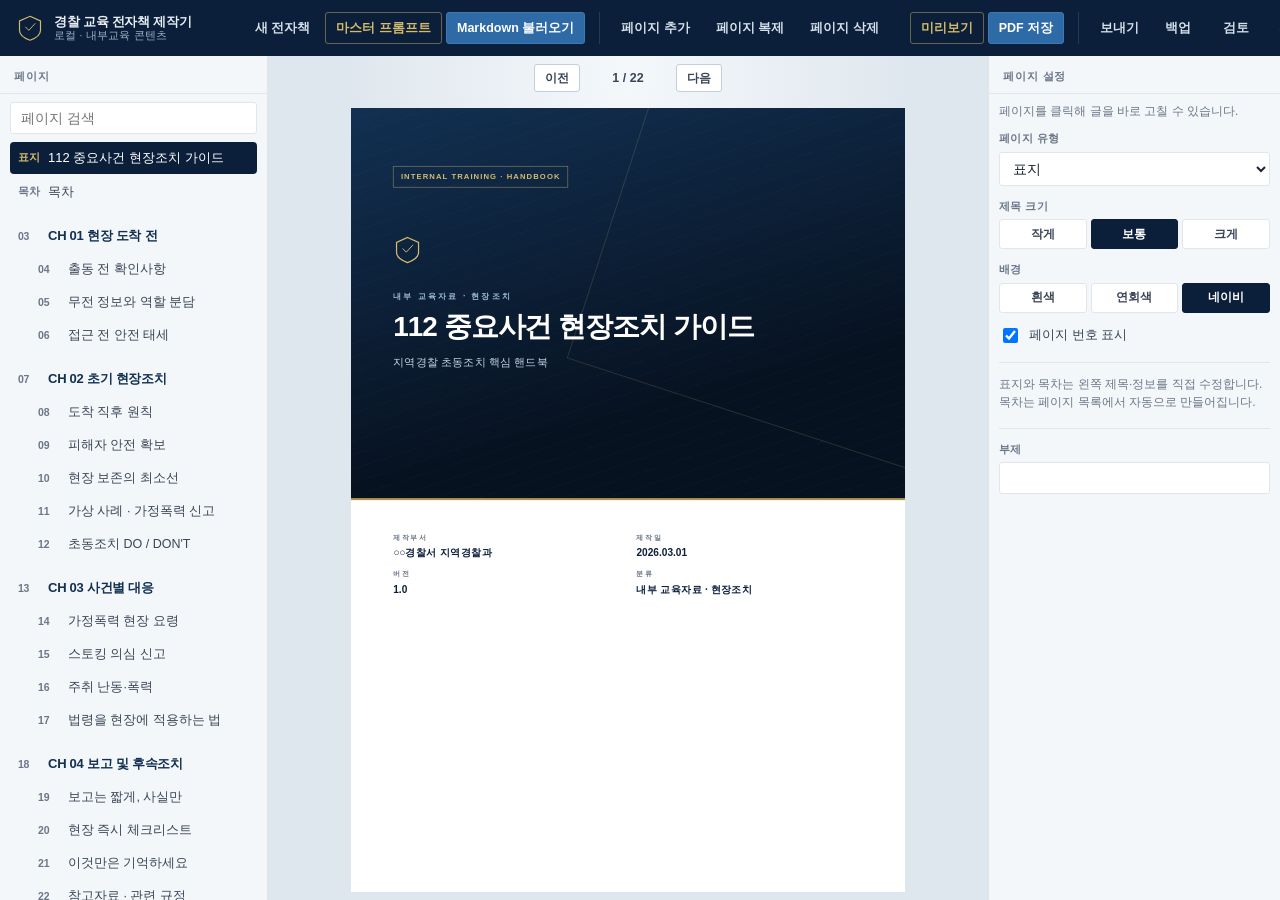
==== index.html @ 22d90c6f "Initial commit: police training ebook maker (static HTML)" ====
<!DOCTYPE html>
<html lang="ko">
<head>
  <meta charset="UTF-8">
  <meta name="viewport" content="width=device-width, initial-scale=1.0">
  <meta name="color-scheme" content="light">
  <title>경찰 교육 전자책 제작기</title>
  <link rel="stylesheet" href="css/tokens.css">
  <link rel="stylesheet" href="css/layout.css">
  <link rel="stylesheet" href="css/pages.css">
  <link rel="stylesheet" href="css/print.css">
</head>
<body>
  <div id="app">
    <header class="toolbar">
      <div class="brand">
        <svg class="brand-mark" viewBox="0 0 48 48" aria-hidden="true">
          <path fill="none" stroke="currentColor" stroke-width="2"
            d="M24 4 L42 12 V28 C42 36 33 42 24 45 C15 42 6 36 6 28 V12 Z"/>
          <path fill="none" stroke="currentColor" stroke-width="1.6"
            d="M16 22 L22 28 L33 16"/>
        </svg>
        <div class="brand-text">
          <strong>경찰 교육 전자책 제작기</strong>
          <span>로컬 · 내부교육 콘텐츠</span>
        </div>
      </div>

      <div class="toolbar-group hide-in-preview">
        <button type="button" class="btn btn-ghost" id="btn-new">새 전자책</button>
        <button type="button" class="btn btn-gold" id="btn-prompt">마스터 프롬프트</button>
        <button type="button" class="btn btn-primary" id="btn-md">Markdown 불러오기</button>
      </div>

      <div class="toolbar-group hide-in-preview hide-narrow">
        <button type="button" class="btn btn-ghost" id="btn-add-page">페이지 추가</button>
        <button type="button" class="btn btn-ghost" id="btn-dup-page">페이지 복제</button>
        <button type="button" class="btn btn-ghost btn-danger" id="btn-del-page">페이지 삭제</button>
      </div>

      <div class="toolbar-spacer"></div>

      <div class="toolbar-group">
        <button type="button" class="btn btn-gold" id="btn-preview">미리보기</button>
        <button type="button" class="btn btn-gold preview-exit" id="btn-preview-exit">편집으로 돌아가기</button>
        <button type="button" class="btn btn-primary hide-in-preview" id="btn-pdf">PDF 저장</button>
      </div>

      <div class="toolbar-group hide-in-preview">
        <div class="dd" id="dd-export">
          <button type="button" class="btn btn-ghost" data-dd="dd-export">보내기</button>
          <div class="dd-menu">
            <button type="button" id="btn-html">HTML 전자책 저장</button>
            <button type="button" id="btn-md-out">Markdown 내보내기</button>
            <div class="sep"></div>
            <button type="button" id="btn-json-out">JSON 백업</button>
          </div>
        </div>
        <div class="dd" id="dd-backup">
          <button type="button" class="btn btn-ghost" data-dd="dd-backup">백업</button>
          <div class="dd-menu">
            <button type="button" id="btn-json-in">JSON 불러오기</button>
            <button type="button" id="btn-sample">샘플 전자책</button>
          </div>
        </div>
      </div>

      <button type="button" class="btn btn-ghost hide-in-preview" id="btn-review">
        검토 <span class="count-badge" id="review-badge" hidden>0</span>
      </button>
      <span class="save-status" id="save-status">저장 대기</span>
    </header>

    <div class="workspace">
      <aside class="nav-pane pane hide-in-preview">
        <div class="pane-head">
          <h2>페이지</h2>
        </div>
        <div class="pane-body">
          <input type="search" class="nav-search" id="nav-search" placeholder="페이지 검색" autocomplete="off">
          <div class="nav-tree" id="nav-tree"></div>
          <p class="nav-hint">주황·빨간 점은 글이 길거나 빠진 칸이 있는 페이지입니다. 마스터 프롬프트로 만든 Markdown을 불러오면 전자책 양식에 맞춰 변환됩니다.</p>
        </div>
      </aside>

      <main class="preview-pane" id="preview-pane">
        <div class="preview-bar">
          <button type="button" id="btn-prev">이전</button>
          <span class="pg" id="page-indicator">1 / 1</span>
          <button type="button" id="btn-next">다음</button>
        </div>
        <div class="issue-bar" id="issue-bar" hidden></div>
        <div class="page-stage" id="page-stage">
          <div class="page-scale-wrap" id="page-scale-wrap">
            <div id="page-mount"></div>
          </div>
        </div>
        <div class="drop-overlay">Markdown 파일을 놓으면 전자책으로 변환합니다</div>
      </main>

      <aside class="inspector-pane pane hide-in-preview">
        <div class="pane-head">
          <h2>페이지 설정</h2>
        </div>
        <div class="pane-body" id="inspector"></div>
      </aside>
    </div>
  </div>

  <div id="print-root" aria-hidden="true"></div>
  <div id="toast" role="status"></div>
  <div id="modal-root"></div>

  <input type="file" id="file-md" class="hidden-file" accept=".md,.markdown,.txt,text/markdown,text/plain">
  <input type="file" id="file-json" class="hidden-file" accept=".json,application/json">
  <input type="file" id="file-img" class="hidden-file" accept="image/*">

  <script src="js/util.js"></script>
  <script src="js/model.js"></script>
  <script src="js/markdown.js"></script>
  <script src="js/lint.js"></script>
  <script src="js/master-prompt.js"></script>
  <script src="js/sample.js"></script>
  <script src="js/store.js"></script>
  <script src="js/render.js"></script>
  <script src="js/ebook-css.js"></script>
  <script src="js/export.js"></script>
  <script src="js/editor.js"></script>
  <script src="js/app.js"></script>
</body>
</html>
---- css/tokens.css ----
/* 경찰 교육 전자책 — 디자인 토큰
   외부 폰트/CDN 없이 시스템 한글 폰트 fallback */
:root {
  --navy-950: #071221;
  --navy-900: #0b1f3a;
  --navy-800: #123052;
  --navy-700: #1b4270;
  --navy-600: #24608f;
  --blue-500: #2e6aa6;
  --blue-400: #4a86c1;
  --blue-100: #e7f0f8;
  --gold: #b8963e;
  --gold-soft: #d4bc6a;

  --ink: #1c2430;
  --ink-2: #3a4556;
  --muted: #6b7687;
  --line: #e2e6ec;
  --line-strong: #c5ced8;

  --paper: #ffffff;
  --canvas: #dfe7ee;
  --sidebar: #f4f7fa;
  --chrome: #0b1f3a;

  --point-bg: #eef4fa;
  --point-fg: #123052;
  --tip-bg: #ebf7f2;
  --tip-fg: #0b6b4f;
  --tip-line: #1a9a72;
  --warn-bg: #fff3eb;
  --warn-fg: #c2410c;
  --warn-line: #e8590c;
  --law-bg: #f4f0e8;
  --law-fg: #5c4a1f;
  --law-line: #8a7340;
  --example-bg: #f3eef8;
  --example-fg: #5b3d8f;
  --do-bg: #e9f6ee;
  --do-fg: #146c3a;
  --dont-bg: #fdecec;
  --dont-fg: #b42318;
  --summary-bg: #0b1f3a;

  --danger: #b42318;
  --ok: #0b6b4f;

  --font: "Pretendard", "Pretendard Variable", "Noto Sans KR",
    "Malgun Gothic", "Apple SD Gothic Neo", "Segoe UI", sans-serif;
  --font-mono: "Cascadia Code", "D2Coding", "Consolas", monospace;

  --fs-cover: 40px;
  --fs-chapter: 34px;
  --fs-h1: 26px;
  --fs-h2: 18px;
  --fs-body: 14.5px;
  --fs-sm: 12.5px;
  --fs-caption: 11.5px;
  --fs-label: 11px;

  --lh-tight: 1.35;
  --lh-body: 1.7;
  --radius: 3px;
  --shadow-page: 0 18px 50px rgba(11, 31, 58, 0.18), 0 2px 8px rgba(11, 31, 58, 0.08);

  --page-w: 210mm;
  --page-h: 297mm;
  --page-pad-x: 16mm;
  --page-pad-y: 14mm;

  --toolbar-h: 56px;
  --nav-w: 268px;
  --ins-w: 292px;
}
---- css/layout.css ----
/* 앱 크롬: 툴바 / 사이드바 / 미리보기 스테이지 / 모달 */

*,
*::before,
*::after {
  box-sizing: border-box;
}

html,
body {
  margin: 0;
  height: 100%;
  background: var(--canvas);
  color: var(--ink);
  font-family: var(--font);
  font-size: 14px;
  line-height: 1.5;
  -webkit-font-smoothing: antialiased;
}

button,
input,
select,
textarea {
  font-family: inherit;
  font-size: inherit;
}

button {
  cursor: pointer;
}

#app {
  display: flex;
  flex-direction: column;
  height: 100%;
  min-height: 100vh;
}

/* ——— Toolbar ——— */
.toolbar {
  height: var(--toolbar-h);
  flex-shrink: 0;
  display: flex;
  align-items: center;
  gap: 10px;
  padding: 0 12px 0 16px;
  background: var(--chrome);
  color: #e8eef4;
  z-index: 30;
  user-select: none;
}

.brand {
  display: flex;
  align-items: center;
  gap: 10px;
  margin-right: 8px;
  min-width: 210px;
}

.brand-mark {
  width: 28px;
  height: 28px;
  color: var(--gold-soft);
  flex-shrink: 0;
}

.brand-text {
  display: flex;
  flex-direction: column;
  line-height: 1.15;
}

.brand-text strong {
  font-size: 13px;
  font-weight: 700;
  letter-spacing: -0.02em;
}

.brand-text span {
  font-size: 10.5px;
  color: #9bb0c4;
  letter-spacing: 0.02em;
}

.toolbar-group {
  display: flex;
  align-items: center;
  gap: 4px;
}

.toolbar-group + .toolbar-group {
  padding-left: 10px;
  margin-left: 4px;
  border-left: 1px solid rgba(255, 255, 255, 0.12);
}

.toolbar-spacer {
  flex: 1;
}

.btn {
  display: inline-flex;
  align-items: center;
  gap: 6px;
  height: 32px;
  padding: 0 10px;
  border: 1px solid transparent;
  border-radius: var(--radius);
  background: transparent;
  color: inherit;
  font-size: 12.5px;
  font-weight: 600;
  white-space: nowrap;
  transition: background 0.12s, border-color 0.12s, color 0.12s;
}

.btn:hover {
  background: rgba(255, 255, 255, 0.08);
}

.btn:active {
  background: rgba(255, 255, 255, 0.14);
}

.btn-ghost {
  color: #d5e0ea;
}

.btn-primary {
  background: var(--blue-500);
  border-color: #3b7ab5;
  color: #fff;
}

.btn-primary:hover {
  background: #3a78b8;
}

.btn-gold {
  background: transparent;
  border-color: rgba(212, 188, 106, 0.45);
  color: var(--gold-soft);
}

.btn-gold:hover {
  background: rgba(212, 188, 106, 0.12);
}

.btn-danger:hover {
  background: rgba(180, 35, 24, 0.25);
  color: #ffb4ae;
}

.btn .ico {
  width: 14px;
  height: 14px;
  display: inline-block;
}

.save-status {
  font-size: 11.5px;
  color: #8fa3b8;
  min-width: 92px;
  text-align: right;
}

.save-status.is-saved {
  color: #8ec9b0;
}

/* dropdown */
.dd {
  position: relative;
}

.dd-menu {
  display: none;
  position: absolute;
  top: calc(100% + 6px);
  right: 0;
  min-width: 196px;
  padding: 6px;
  background: #fff;
  color: var(--ink);
  border: 1px solid var(--line);
  border-radius: 6px;
  box-shadow: 0 12px 32px rgba(11, 31, 58, 0.16);
  z-index: 50;
}

.dd.open .dd-menu {
  display: block;
}

.dd-menu button {
  display: flex;
  width: 100%;
  text-align: left;
  padding: 8px 10px;
  border: 0;
  background: none;
  border-radius: 4px;
  font-size: 13px;
  font-weight: 500;
  color: var(--ink);
}

.dd-menu button:hover {
  background: var(--blue-100);
}

.dd-menu .sep {
  height: 1px;
  background: var(--line);
  margin: 4px 6px;
}

/* ——— Workspace ——— */
.workspace {
  flex: 1;
  display: grid;
  grid-template-columns: var(--nav-w) 1fr var(--ins-w);
  min-height: 0;
}

.pane {
  min-height: 0;
  overflow: auto;
}

.nav-pane,
.inspector-pane {
  background: var(--sidebar);
  border-right: 1px solid var(--line);
}

.inspector-pane {
  border-right: 0;
  border-left: 1px solid var(--line);
}

.pane-head {
  position: sticky;
  top: 0;
  z-index: 2;
  display: flex;
  align-items: center;
  justify-content: space-between;
  gap: 8px;
  padding: 12px 14px 8px;
  background: var(--sidebar);
  border-bottom: 1px solid var(--line);
}

.pane-head h2 {
  margin: 0;
  font-size: 11px;
  font-weight: 700;
  letter-spacing: 0.08em;
  text-transform: uppercase;
  color: var(--muted);
}

.pane-body {
  padding: 8px 10px 24px;
}

.nav-search {
  width: 100%;
  height: 32px;
  padding: 0 10px;
  border: 1px solid var(--line);
  border-radius: var(--radius);
  background: #fff;
  outline: none;
}

.nav-search:focus {
  border-color: var(--blue-400);
}

.nav-tree {
  display: flex;
  flex-direction: column;
  gap: 2px;
  margin-top: 8px;
}

.nav-item {
  display: flex;
  align-items: center;
  gap: 8px;
  width: 100%;
  padding: 7px 8px;
  border: 0;
  border-radius: 4px;
  background: none;
  text-align: left;
  color: var(--ink-2);
  font-size: 13px;
  cursor: pointer;
}

.nav-item:hover {
  background: #e7eef4;
}

.nav-item.is-active {
  background: var(--navy-900);
  color: #fff;
}

.nav-item.is-chapter {
  margin-top: 10px;
  font-weight: 700;
  color: var(--navy-800);
  letter-spacing: -0.02em;
}

.nav-item.is-chapter.is-active {
  color: #fff;
}

.nav-item.is-child {
  padding-left: 28px;
  font-size: 12.5px;
}

.nav-item .idx {
  flex-shrink: 0;
  min-width: 22px;
  font-size: 10.5px;
  font-weight: 700;
  color: var(--muted);
  font-variant-numeric: tabular-nums;
}

.nav-item.is-active .idx {
  color: var(--gold-soft);
}

.nav-item .label {
  flex: 1;
  overflow: hidden;
  text-overflow: ellipsis;
  white-space: nowrap;
}

.nav-flag {
  width: 8px;
  height: 8px;
  border-radius: 50%;
  flex-shrink: 0;
  background: #d97706;
}

.nav-flag.is-error {
  background: #b42318;
}

.nav-flag.is-info {
  background: #6b7687;
}

.count-badge {
  display: inline-flex;
  min-width: 18px;
  height: 18px;
  padding: 0 5px;
  margin-left: 4px;
  border-radius: 9px;
  background: #c2410c;
  color: #fff;
  font-size: 10.5px;
  font-weight: 800;
  align-items: center;
  justify-content: center;
}

.count-badge[hidden] {
  display: none !important;
}

.count-badge.is-ok {
  background: #0b6b4f;
}

.issue-bar {
  flex-shrink: 0;
  margin: 0 16px 8px;
  padding: 8px 12px;
  border: 1px solid #f6d0b4;
  background: #fff3eb;
  color: #9a3412;
  font-size: 12.5px;
  font-weight: 650;
  border-radius: 4px;
  cursor: pointer;
}

.issue-bar.is-error {
  border-color: #fecaca;
  background: #fef2f2;
  color: #991b1b;
}

.issue-bar[hidden] {
  display: none !important;
}

body.is-preview .issue-bar {
  display: none !important;
}

.issue-box {
  display: flex;
  flex-direction: column;
  gap: 8px;
  margin: 0 0 12px;
}

.issue-row {
  padding: 8px 10px;
  border-left: 3px solid #d97706;
  background: #fff8f1;
  font-size: 12.5px;
  line-height: 1.45;
}

.issue-row.is-error {
  border-left-color: #b42318;
  background: #fef2f2;
}

.issue-row.is-info {
  border-left-color: #6b7687;
  background: #f4f7fa;
}

.issue-row strong {
  display: block;
  font-size: 10.5px;
  letter-spacing: 0.06em;
  margin-bottom: 2px;
}

.issue-row em {
  display: block;
  margin-top: 4px;
  font-style: normal;
  color: var(--muted);
}

.steps {
  display: grid;
  grid-template-columns: 1fr 1fr 1fr;
  gap: 8px;
  margin: 0 0 14px;
}

.step {
  border: 1px solid var(--line);
  background: #f7f9fb;
  padding: 10px;
}

.step .n {
  font-size: 11px;
  font-weight: 800;
  color: var(--blue-500);
  letter-spacing: 0.08em;
  margin-bottom: 4px;
}

.step p {
  margin: 0;
  font-size: 12.5px;
  line-height: 1.45;
  color: var(--ink-2);
}

.review-list {
  display: flex;
  flex-direction: column;
  gap: 6px;
  max-height: 46vh;
  overflow: auto;
}

.review-item {
  display: block;
  width: 100%;
  text-align: left;
  border: 1px solid var(--line);
  background: #fff;
  padding: 10px 12px;
  border-radius: 4px;
  cursor: pointer;
}

.review-item:hover {
  border-color: var(--navy-700);
}

.review-item .meta {
  font-size: 11px;
  font-weight: 800;
  color: var(--muted);
  margin-bottom: 4px;
}

.review-item.is-error .meta { color: #b42318; }
.review-item.is-warn .meta { color: #c2410c; }

.review-item .msg {
  font-size: 13px;
  color: var(--ink);
}

.review-item .fix {
  margin-top: 4px;
  font-size: 12px;
  color: var(--muted);
}

@media (max-width: 960px) {
  .steps {
    grid-template-columns: 1fr;
  }
}

.nav-item[draggable="true"] {
  cursor: grab;
}

.nav-item.is-dragover {
  outline: 2px dashed var(--blue-400);
}

.nav-hint {
  margin: 16px 8px 0;
  font-size: 12px;
  color: var(--muted);
  line-height: 1.55;
}

/* ——— Preview ——— */
.preview-pane {
  display: flex;
  flex-direction: column;
  background:
    radial-gradient(ellipse at top, #f4f8fb 0%, var(--canvas) 55%);
  min-width: 0;
  min-height: 0;
}

.preview-bar {
  display: flex;
  align-items: center;
  justify-content: center;
  gap: 12px;
  height: 44px;
  flex-shrink: 0;
  color: var(--ink-2);
  font-size: 12.5px;
}

.preview-bar button {
  height: 28px;
  padding: 0 10px;
  border: 1px solid var(--line-strong);
  background: #fff;
  border-radius: var(--radius);
  color: var(--ink-2);
  font-weight: 600;
  font-size: 12px;
}

.preview-bar button:hover {
  border-color: var(--navy-700);
  color: var(--navy-900);
}

.preview-bar .pg {
  font-variant-numeric: tabular-nums;
  font-weight: 600;
  min-width: 72px;
  text-align: center;
}

.page-stage {
  flex: 1;
  min-height: 0;
  overflow: auto;
  display: flex;
  justify-content: center;
  align-items: flex-start;
  padding: 8px 24px 24px;
}

.page-scale-wrap {
  transform-origin: top center;
  overflow: hidden;
}

/* ——— Inspector ——— */
.field {
  margin-bottom: 12px;
}

.field label {
  display: block;
  margin-bottom: 5px;
  font-size: 11px;
  font-weight: 700;
  letter-spacing: 0.04em;
  color: var(--muted);
}

.field input,
.field select,
.field textarea {
  width: 100%;
  border: 1px solid var(--line);
  border-radius: var(--radius);
  background: #fff;
  padding: 7px 9px;
  outline: none;
  color: var(--ink);
}

.field textarea {
  min-height: 72px;
  resize: vertical;
  line-height: 1.5;
}

.field input:focus,
.field select:focus,
.field textarea:focus {
  border-color: var(--blue-400);
}

.seg {
  display: grid;
  grid-template-columns: 1fr 1fr 1fr;
  gap: 4px;
}

.seg button {
  height: 30px;
  border: 1px solid var(--line);
  background: #fff;
  border-radius: var(--radius);
  font-size: 12px;
  font-weight: 600;
  color: var(--ink-2);
}

.seg button.is-on {
  background: var(--navy-900);
  border-color: var(--navy-900);
  color: #fff;
}

.block-add-grid {
  display: grid;
  grid-template-columns: 1fr 1fr;
  gap: 6px;
}

.block-add-grid button {
  height: 34px;
  border: 1px solid var(--line);
  background: #fff;
  border-radius: var(--radius);
  font-size: 12px;
  font-weight: 600;
  color: var(--navy-800);
}

.block-add-grid button:hover {
  border-color: var(--navy-700);
  background: var(--blue-100);
}

.chk {
  display: flex;
  align-items: center;
  gap: 8px;
  font-size: 13px;
  color: var(--ink-2);
}

.chk input {
  width: 15px;
  height: 15px;
}

.ins-section {
  margin: 16px 0 8px;
  padding-top: 12px;
  border-top: 1px solid var(--line);
}

.ins-section:first-child {
  margin-top: 0;
  padding-top: 0;
  border-top: 0;
}

.ins-help {
  font-size: 12px;
  color: var(--muted);
  line-height: 1.55;
  margin: 0 0 10px;
}

/* ——— Toast / Modal ——— */
#toast {
  position: fixed;
  left: 50%;
  bottom: 24px;
  transform: translateX(-50%) translateY(12px);
  background: var(--navy-900);
  color: #fff;
  padding: 10px 16px;
  border-radius: 6px;
  font-size: 13px;
  font-weight: 600;
  opacity: 0;
  pointer-events: none;
  z-index: 80;
  transition: opacity 0.2s, transform 0.2s;
  max-width: 90vw;
}

#toast.show {
  opacity: 1;
  transform: translateX(-50%) translateY(0);
}

#toast.is-error {
  background: #8f1d18;
}

.modal-backdrop {
  position: fixed;
  inset: 0;
  background: rgba(7, 18, 33, 0.45);
  z-index: 60;
  display: flex;
  align-items: center;
  justify-content: center;
  padding: 24px;
}

.modal {
  width: min(720px, 100%);
  max-height: min(86vh, 800px);
  background: #fff;
  border-radius: 8px;
  box-shadow: 0 24px 64px rgba(0, 0, 0, 0.28);
  display: flex;
  flex-direction: column;
  overflow: hidden;
}

.modal header {
  display: flex;
  align-items: center;
  justify-content: space-between;
  padding: 14px 18px;
  border-bottom: 1px solid var(--line);
}

.modal header h3 {
  margin: 0;
  font-size: 16px;
}

.modal .body {
  padding: 16px 18px;
  overflow: auto;
  flex: 1;
}

.modal footer {
  display: flex;
  justify-content: flex-end;
  gap: 8px;
  padding: 12px 18px;
  border-top: 1px solid var(--line);
  background: var(--sidebar);
}

.modal textarea.md-input {
  width: 100%;
  min-height: 320px;
  font-family: var(--font-mono);
  font-size: 13px;
  line-height: 1.55;
  border: 1px solid var(--line);
  border-radius: 4px;
  padding: 12px;
  resize: vertical;
}

.modal .btn {
  color: var(--ink);
  border-color: var(--line);
  background: #fff;
  height: 36px;
  padding: 0 14px;
}

.modal .btn-primary {
  background: var(--navy-900);
  border-color: var(--navy-900);
  color: #fff;
}

.drop-overlay {
  display: none;
  position: absolute;
  inset: 0;
  background: rgba(11, 31, 58, 0.72);
  color: #fff;
  z-index: 20;
  align-items: center;
  justify-content: center;
  font-size: 20px;
  font-weight: 700;
  letter-spacing: -0.02em;
  pointer-events: none;
}

.preview-pane.is-dragover {
  position: relative;
}

.preview-pane.is-dragover .drop-overlay {
  display: flex;
}

/* Preview mode: hide chrome */
body.is-preview .nav-pane,
body.is-preview .inspector-pane,
body.is-preview .toolbar-group.hide-in-preview {
  display: none;
}

body.is-preview .workspace {
  grid-template-columns: 1fr;
}

body.is-preview .toolbar {
  background: #0b1f3aee;
}

.preview-exit {
  display: none;
}

body.is-preview .preview-exit {
  display: inline-flex;
}

/* Block hover tools (edit mode) */
.blk {
  position: relative;
}

.blk-tools {
  display: none;
  position: absolute;
  top: -11px;
  right: 4px;
  gap: 2px;
  z-index: 3;
  background: var(--navy-900);
  border-radius: 4px;
  padding: 2px;
}

body:not(.is-preview) .blk:hover .blk-tools,
body:not(.is-preview) .blk:focus-within .blk-tools {
  display: flex;
}

.blk-tools button {
  width: 24px;
  height: 22px;
  border: 0;
  background: transparent;
  color: #fff;
  font-size: 11px;
  border-radius: 3px;
  padding: 0;
}

.blk-tools button:hover {
  background: rgba(255, 255, 255, 0.16);
}

[contenteditable="true"],
[contenteditable="plaintext-only"] {
  outline: none;
  border-radius: 2px;
  white-space: pre-wrap;
}

body:not(.is-preview) [contenteditable="true"]:hover,
body:not(.is-preview) [contenteditable="plaintext-only"]:hover {
  background: rgba(46, 106, 166, 0.06);
}

body:not(.is-preview) [contenteditable="true"]:focus,
body:not(.is-preview) [contenteditable="plaintext-only"]:focus {
  background: rgba(46, 106, 166, 0.09);
  box-shadow: inset 0 0 0 1px rgba(46, 106, 166, 0.35);
}

.empty-edit {
  color: var(--muted);
  font-style: italic;
}

/* Responsive */
@media (max-width: 1180px) {
  .workspace {
    grid-template-columns: 220px 1fr 240px;
  }
}

@media (max-width: 960px) {
  :root {
    --nav-w: 0px;
    --ins-w: 0px;
  }

  .nav-pane,
  .inspector-pane {
    display: none;
  }

  .workspace {
    grid-template-columns: 1fr;
  }

  .toolbar .hide-narrow {
    display: none;
  }
}

.sr-only {
  position: absolute;
  width: 1px;
  height: 1px;
  overflow: hidden;
  clip: rect(0, 0, 0, 0);
}

input[type="file"].hidden-file {
  display: none;
}
---- css/pages.css ----
/* 전자책 페이지 템플릿 — 화면·인쇄 공통 */

.ebook-page {
  width: var(--page-w);
  height: var(--page-h);
  background: var(--paper);
  color: var(--ink);
  box-shadow: var(--shadow-page);
  position: relative;
  overflow: hidden;
  display: flex;
  flex-direction: column;
  font-family: var(--font);
}

.page-inner {
  flex: 1 1 0;
  padding: var(--page-pad-y) var(--page-pad-x) 6mm;
  display: flex;
  flex-direction: column;
  min-height: 0;
  overflow: hidden;
}

.page-footer {
  display: flex;
  align-items: center;
  justify-content: space-between;
  padding: 0 var(--page-pad-x) 8mm;
  font-size: 10.5px;
  letter-spacing: 0.06em;
  color: var(--muted);
  flex: 0 0 auto;
}

.page-footer .brand-mini {
  text-transform: uppercase;
  font-weight: 700;
}

.page-footer .pg-num {
  font-variant-numeric: tabular-nums;
  font-weight: 700;
  color: var(--navy-800);
}

.ebook-page.is-navy {
  background: var(--navy-900);
  color: #eef3f8;
}

.ebook-page.is-navy .page-footer {
  color: #8fa3b8;
}

.ebook-page.is-navy .page-footer .pg-num {
  color: var(--gold-soft);
}

.ebook-page.is-mist {
  background: #f3f6f9;
}

/* 공통 타이포 */
.kicker {
  font-size: var(--fs-label);
  font-weight: 800;
  letter-spacing: 0.16em;
  text-transform: uppercase;
  color: var(--blue-500);
}

.pg-title {
  margin: 0 0 6px;
  font-size: var(--fs-h1);
  font-weight: 800;
  letter-spacing: -0.03em;
  line-height: var(--lh-tight);
  color: var(--navy-900);
}

.pg-title.size-sm { font-size: 22px; }
.pg-title.size-lg { font-size: 32px; }

.pg-sub {
  margin: 0 0 14px;
  font-size: 14px;
  color: var(--ink-2);
  font-weight: 500;
}

.blk + .blk {
  margin-top: 10px;
}

.blk.summary-ribbon,
.blk.learn-box {
  margin-top: auto;
}

.h-block {
  margin: 4px 0 2px;
  font-size: var(--fs-h2);
  font-weight: 800;
  letter-spacing: -0.02em;
  color: var(--navy-800);
  line-height: 1.35;
}

.h-block.lv3 {
  font-size: 15.5px;
  font-weight: 700;
}

.p-block {
  margin: 0;
  font-size: var(--fs-body);
  line-height: var(--lh-body);
  color: var(--ink);
}

.bullets {
  margin: 0;
  padding-left: 1.15em;
}

.bullets li {
  font-size: var(--fs-body);
  line-height: 1.65;
  margin: 3px 0;
}

/* ——— COVER ——— */
.cover-top {
  background: linear-gradient(165deg, var(--navy-800) 0%, var(--navy-950) 70%);
  color: #fff;
  padding: 22mm 16mm 16mm;
  position: relative;
  overflow: hidden;
  min-height: 148mm;
  display: flex;
  flex-direction: column;
}

.cover-top::before {
  content: "";
  position: absolute;
  inset: 0;
  background:
    repeating-linear-gradient(
      -18deg,
      transparent 0 18px,
      rgba(255, 255, 255, 0.018) 18px 19px
    );
  pointer-events: none;
}

.cover-top::after {
  content: "";
  position: absolute;
  right: -30mm;
  top: -20mm;
  width: 140mm;
  height: 140mm;
  border: 1px solid rgba(212, 188, 106, 0.22);
  transform: rotate(18deg);
  pointer-events: none;
}

.cover-badge {
  display: inline-flex;
  align-items: center;
  gap: 8px;
  align-self: flex-start;
  border: 1px solid rgba(212, 188, 106, 0.55);
  color: var(--gold-soft);
  font-size: 11px;
  font-weight: 700;
  letter-spacing: 0.14em;
  text-transform: uppercase;
  padding: 6px 10px;
  z-index: 1;
}

.cover-mark {
  width: 42px;
  height: 42px;
  color: var(--gold-soft);
  margin: 18mm 0 10mm;
  z-index: 1;
}

.cover-kicker {
  z-index: 1;
  font-size: 12px;
  letter-spacing: 0.22em;
  text-transform: uppercase;
  color: #9bb8d3;
  font-weight: 700;
  margin-bottom: 10px;
}

.cover-title {
  z-index: 1;
  margin: 0;
  font-size: var(--fs-cover);
  font-weight: 800;
  letter-spacing: -0.035em;
  line-height: 1.22;
  max-width: 160mm;
}

.cover-sub {
  z-index: 1;
  margin: 14px 0 0;
  font-size: 16px;
  color: #c5d4e4;
  font-weight: 500;
  max-width: 150mm;
  line-height: 1.5;
}

.cover-bottom {
  flex: 1;
  padding: 12mm 16mm 14mm;
  display: grid;
  grid-template-columns: 1fr 1fr;
  gap: 10px 24px;
  align-content: start;
  background: #fff;
  color: var(--ink);
}

.meta-cell .k {
  display: block;
  font-size: 10.5px;
  font-weight: 800;
  letter-spacing: 0.12em;
  text-transform: uppercase;
  color: var(--muted);
  margin-bottom: 4px;
}

.meta-cell .v {
  font-size: 14.5px;
  font-weight: 700;
  color: var(--navy-900);
}

.cover-rule {
  height: 3px;
  background: var(--gold);
  border: 0;
  margin: 0;
}

/* ——— TOC ——— */
.toc-head {
  display: flex;
  align-items: baseline;
  justify-content: space-between;
  margin-bottom: 8mm;
  padding-bottom: 4mm;
  border-bottom: 2px solid var(--navy-900);
}

.toc-list {
  display: flex;
  flex-direction: column;
  gap: 2px;
}

.toc-ch {
  display: flex;
  align-items: baseline;
  gap: 12px;
  margin-top: 10px;
  padding: 8px 0 4px;
  font-weight: 800;
  color: var(--navy-900);
  font-size: 15px;
}

.toc-ch .no {
  color: var(--gold);
  font-size: 12px;
  letter-spacing: 0.12em;
  min-width: 72px;
}

.toc-row {
  display: flex;
  align-items: baseline;
  gap: 8px;
  padding: 5px 0 5px 18px;
  font-size: 13.5px;
  color: var(--ink-2);
}

.toc-row .dots {
  flex: 1;
  border-bottom: 1px dotted #c5ced8;
  height: 0.7em;
  margin: 0 6px;
}

.toc-row .num {
  font-variant-numeric: tabular-nums;
  font-size: 12px;
  font-weight: 700;
  color: var(--muted);
  min-width: 22px;
  text-align: right;
}

/* ——— CHAPTER ——— */
.chapter-page .page-inner {
  padding-top: 16mm;
}

.ch-index {
  font-size: 13px;
  font-weight: 800;
  letter-spacing: 0.28em;
  color: var(--gold-soft);
  margin-bottom: 8mm;
}

.ch-no {
  font-size: 64px;
  font-weight: 800;
  letter-spacing: -0.04em;
  line-height: 0.9;
  color: #fff;
  margin: 0 0 8mm;
}

.ch-title {
  margin: 0;
  font-size: var(--fs-chapter);
  font-weight: 800;
  letter-spacing: -0.03em;
  line-height: 1.25;
  max-width: 160mm;
}

.ch-sub {
  margin: 10px 0 0;
  color: #b7c7d8;
  font-size: 15px;
}

.learn-box {
  margin-top: auto;
  padding-top: 10mm;
}

.learn-label {
  font-size: 10.5px;
  font-weight: 800;
  letter-spacing: 0.16em;
  text-transform: uppercase;
  color: var(--gold-soft);
  margin-bottom: 10px;
}

.learn-items {
  display: flex;
  flex-direction: column;
  gap: 8px;
}

.learn-item {
  display: flex;
  gap: 12px;
  align-items: flex-start;
  background: rgba(255, 255, 255, 0.05);
  border-left: 2px solid var(--gold);
  padding: 10px 12px;
}

.learn-item .n {
  font-weight: 800;
  color: var(--gold-soft);
  font-variant-numeric: tabular-nums;
  min-width: 1.4em;
}

.learn-item .t {
  font-size: 14.5px;
  line-height: 1.45;
}

/* ——— POINT ——— */
.point-bar {
  display: flex;
  gap: 12px;
  align-items: stretch;
  background: var(--point-bg);
  border: 1px solid #d5e3f0;
  margin-bottom: 8mm;
}

.point-bar .tag {
  flex-shrink: 0;
  width: 26px;
  background: var(--navy-900);
  color: #fff;
  writing-mode: vertical-rl;
  transform: rotate(180deg);
  display: flex;
  align-items: center;
  justify-content: center;
  font-size: 10px;
  font-weight: 800;
  letter-spacing: 0.18em;
}

.point-bar .txt {
  padding: 12px 14px 12px 4px;
  font-size: 16px;
  font-weight: 700;
  line-height: 1.45;
  color: var(--navy-900);
  letter-spacing: -0.02em;
}

/* Callouts */
.callout {
  display: grid;
  grid-template-columns: 56px 1fr;
  border: 1px solid var(--line);
  background: #fff;
}

.callout .side {
  display: flex;
  flex-direction: column;
  align-items: center;
  justify-content: center;
  gap: 4px;
  padding: 10px 4px;
  font-size: 10px;
  font-weight: 800;
  letter-spacing: 0.08em;
  color: #fff;
}

.callout .body {
  padding: 10px 12px;
  font-size: 13.5px;
  line-height: 1.65;
  color: var(--ink);
}

.callout.is-tip .side { background: var(--tip-fg); }
.callout.is-tip { background: var(--tip-bg); border-color: #c8eadc; }

.callout.is-warning .side { background: var(--warn-fg); }
.callout.is-warning { background: var(--warn-bg); border-color: #f6d0b4; }

.callout.is-law .side { background: var(--law-fg); }
.callout.is-law { background: var(--law-bg); border-color: #e2d6be; }

.callout.is-example .side { background: var(--example-fg); }
.callout.is-example { background: var(--example-bg); border-color: #ddd0ee; }

.callout.is-summary .side { background: var(--navy-900); }
.callout.is-summary { background: #f2f5f8; border-color: #d3dce6; }

.callout .side .ico {
  width: 16px;
  height: 16px;
}

.summary-ribbon {
  margin-top: auto;
  background: var(--summary-bg);
  color: #fff;
  display: grid;
  grid-template-columns: 72px 1fr;
}

.summary-ribbon .tag {
  display: flex;
  align-items: center;
  justify-content: center;
  background: var(--gold);
  color: var(--navy-950);
  font-size: 11px;
  font-weight: 800;
  letter-spacing: 0.08em;
}

.summary-ribbon .txt {
  padding: 12px 14px;
  font-size: 14px;
  font-weight: 650;
  line-height: 1.5;
}

/* ——— CASE FLOW ——— */
.flow {
  display: flex;
  flex-direction: column;
  gap: 0;
  padding-left: 6px;
}

.flow-step {
  display: grid;
  grid-template-columns: 28px 1fr;
  gap: 12px;
  position: relative;
}

.flow-rail {
  position: relative;
  display: flex;
  flex-direction: column;
  align-items: center;
}

.flow-dot {
  width: 22px;
  height: 22px;
  border-radius: 50%;
  background: var(--navy-900);
  color: #fff;
  font-size: 11px;
  font-weight: 800;
  display: flex;
  align-items: center;
  justify-content: center;
  z-index: 1;
  flex-shrink: 0;
}

.flow-step:last-child .flow-dot {
  background: var(--gold);
  color: var(--navy-950);
}

.flow-rail::after {
  content: "";
  position: absolute;
  top: 22px;
  bottom: -4px;
  width: 2px;
  background: #d5deea;
}

.flow-step:last-child .flow-rail::after {
  display: none;
}

.flow-card {
  background: #f6f8fb;
  border: 1px solid var(--line);
  padding: 7px 12px 8px;
  margin-bottom: 6px;
}

.flow-card .lab {
  font-size: 10.5px;
  font-weight: 800;
  letter-spacing: 0.1em;
  text-transform: uppercase;
  color: var(--blue-500);
  margin-bottom: 4px;
}

.flow-step:last-child .flow-card {
  background: var(--navy-900);
  border-color: var(--navy-900);
  color: #fff;
}

.flow-step:last-child .flow-card .lab {
  color: var(--gold-soft);
}

.flow-card .txt {
  font-size: 13.5px;
  line-height: 1.55;
}

/* ——— DO / DON'T ——— */
.dodont {
  display: grid;
  grid-template-columns: 1fr 1fr;
  gap: 10px;
  flex: 1;
  min-height: 0;
}

.col-do,
.col-dont {
  border: 1px solid var(--line);
  display: flex;
  flex-direction: column;
  min-height: 140px;
}

.col-do { background: var(--do-bg); }
.col-dont { background: var(--dont-bg); }

.col-head {
  padding: 10px 12px;
  font-size: 13px;
  font-weight: 800;
  letter-spacing: 0.08em;
  color: #fff;
}

.col-do .col-head { background: var(--do-fg); }
.col-dont .col-head { background: var(--dont-fg); }

.col-body {
  padding: 10px 12px 14px;
}

.col-body li {
  font-size: 13.5px;
  line-height: 1.55;
  margin: 6px 0;
}

.col-body ul {
  margin: 0;
  padding-left: 1.1em;
}

/* ——— CHECKLIST ——— */
.check-group {
  margin-bottom: 8px;
  border: 1px solid var(--line);
}

.check-group h3 {
  margin: 0;
  padding: 6px 12px;
  background: var(--navy-900);
  color: #fff;
  font-size: 12.5px;
  font-weight: 700;
  letter-spacing: 0.04em;
}

.check-group ul {
  list-style: none;
  margin: 0;
  padding: 6px 10px 10px;
}

.check-group li {
  display: flex;
  gap: 10px;
  align-items: flex-start;
  padding: 5px 4px;
  border-bottom: 1px solid #eef1f5;
  font-size: 13px;
  line-height: 1.4;
}

.check-group li:last-child {
  border-bottom: 0;
}

.box {
  width: 14px;
  height: 14px;
  border: 1.5px solid var(--navy-700);
  border-radius: 2px;
  flex-shrink: 0;
  margin-top: 2px;
  background: #fff;
}

.check-group li.is-checked .box {
  background: var(--navy-900);
  box-shadow: inset 0 0 0 2px #fff;
}

/* ——— LAW ——— */
.law-card {
  border: 1px solid #e2d6be;
  background: var(--law-bg);
  padding: 12px 14px;
}

.law-name {
  font-size: 13px;
  font-weight: 800;
  color: var(--law-fg);
  margin-bottom: 8px;
}

.law-grid {
  display: grid;
  gap: 8px;
}

.law-cell {
  background: #fff;
  border: 1px solid #eadfcb;
  padding: 8px 10px;
}

.law-cell .lab {
  font-size: 10.5px;
  font-weight: 800;
  letter-spacing: 0.1em;
  color: var(--law-fg);
  margin-bottom: 4px;
}

.law-cell .txt {
  font-size: 13.5px;
  line-height: 1.6;
}

.law-original {
  margin-top: 8px;
  border: 1px dashed #cbb98a;
  background: #fff;
}

.law-original summary {
  cursor: pointer;
  padding: 8px 10px;
  font-size: 12.5px;
  font-weight: 700;
  color: var(--law-fg);
  list-style: none;
}

.law-original summary::-webkit-details-marker {
  display: none;
}

.law-original .orig {
  padding: 0 10px 10px;
  font-size: 12.5px;
  line-height: 1.65;
  color: var(--ink-2);
  white-space: pre-wrap;
}

/* ——— SUMMARY PAGE ——— */
.remember-head {
  display: flex;
  align-items: center;
  gap: 12px;
  margin-bottom: 8mm;
}

.remember-mark {
  width: 42px;
  height: 42px;
  background: var(--navy-900);
  color: var(--gold-soft);
  display: flex;
  align-items: center;
  justify-content: center;
  font-weight: 800;
  font-size: 14px;
}

.remember-list {
  display: flex;
  flex-direction: column;
  gap: 10px;
}

.remember-item {
  display: grid;
  grid-template-columns: 42px 1fr;
  min-height: 64px;
  border: 1px solid var(--line);
}

.remember-item .n {
  background: var(--navy-900);
  color: #fff;
  display: flex;
  align-items: center;
  justify-content: center;
  font-size: 18px;
  font-weight: 800;
}

.remember-item .t {
  padding: 12px 14px;
  font-size: 15px;
  font-weight: 650;
  line-height: 1.5;
  background: #f7f9fb;
}

.img-block {
  display: flex;
  flex-direction: column;
  gap: 6px;
}

.img-block img {
  max-width: 100%;
  max-height: 92mm;
  object-fit: contain;
  background: #f3f5f8;
  border: 1px solid var(--line);
}

.img-block .cap {
  font-size: 12px;
  color: var(--muted);
  text-align: center;
}

.img-ph {
  height: 48mm;
  border: 1.5px dashed var(--line-strong);
  display: flex;
  align-items: center;
  justify-content: center;
  color: var(--muted);
  font-size: 13px;
  background: #fafbfc;
}

.quote-block {
  margin: 4px 0;
  padding: 10px 14px;
  border-left: 3px solid var(--gold);
  background: #faf7f0;
  font-size: 14.5px;
  line-height: 1.6;
  color: var(--navy-800);
  font-weight: 600;
}

/* 본문 열 */
.content-stack {
  display: flex;
  flex-direction: column;
  flex: 1;
  min-height: 0;
}

/* 편집 중인 리스트 항목 */
.edit-list {
  margin: 0;
  padding-left: 1.15em;
}

.col-body .edit-list {
  list-style: disc;
}

.edit-list > li {
  position: relative;
}

.process {
  display: grid;
  grid-template-columns: repeat(3, 1fr);
  gap: 8px;
}

.process-step {
  border: 1px solid var(--line);
  padding: 10px;
  background: #f7f9fb;
}

.process-step .n {
  font-size: 11px;
  font-weight: 800;
  color: var(--blue-500);
  letter-spacing: 0.1em;
  margin-bottom: 4px;
}

.process-step .t {
  font-size: 13px;
  font-weight: 700;
  line-height: 1.4;
}

/* 페이지 타입 라벨 (편집 힌트, 인쇄 숨김) */
.page-type-chip {
  position: absolute;
  top: 6px;
  right: 10px;
  font-size: 10px;
  font-weight: 800;
  letter-spacing: 0.08em;
  color: #8fa3b8;
  pointer-events: none;
}

body.is-preview .page-type-chip,
body.is-preview .blk-tools {
  display: none !important;
}

.p-block,
.point-bar .txt,
.callout .body,
.summary-ribbon .txt,
.h-block,
.flow-card .txt {
  white-space: pre-wrap;
}
---- css/print.css ----
/* PDF / 인쇄: 크롬 숨기고 A4 페이지 단위로 분리 */

@page {
  size: A4;
  margin: 0;
}

@media print {
  html,
  body {
    background: #fff !important;
    height: auto !important;
    overflow: visible !important;
    margin: 0 !important;
    padding: 0 !important;
  }

  #app {
    display: none !important;
  }

  #print-root {
    display: block !important;
    position: static !important;
    width: auto !important;
    height: auto !important;
  }

  #print-root .ebook-page {
    width: 210mm;
    height: 297mm;
    max-height: 297mm;
    box-shadow: none !important;
    margin: 0;
    page-break-after: always;
    break-after: page;
    page-break-inside: avoid;
    break-inside: avoid;
    overflow: hidden;
    -webkit-print-color-adjust: exact;
    print-color-adjust: exact;
  }

  #print-root .ebook-page:last-child {
    page-break-after: auto;
    break-after: auto;
  }

  .blk-tools,
  .page-type-chip,
  .toolbar,
  .nav-pane,
  .inspector-pane,
  .modal-backdrop,
  #toast,
  .drop-overlay {
    display: none !important;
  }

  [contenteditable="true"],
  [contenteditable="plaintext-only"] {
    box-shadow: none !important;
    background: transparent !important;
  }

  a {
    color: inherit;
    text-decoration: none;
  }
}

#print-root {
  display: none;
}
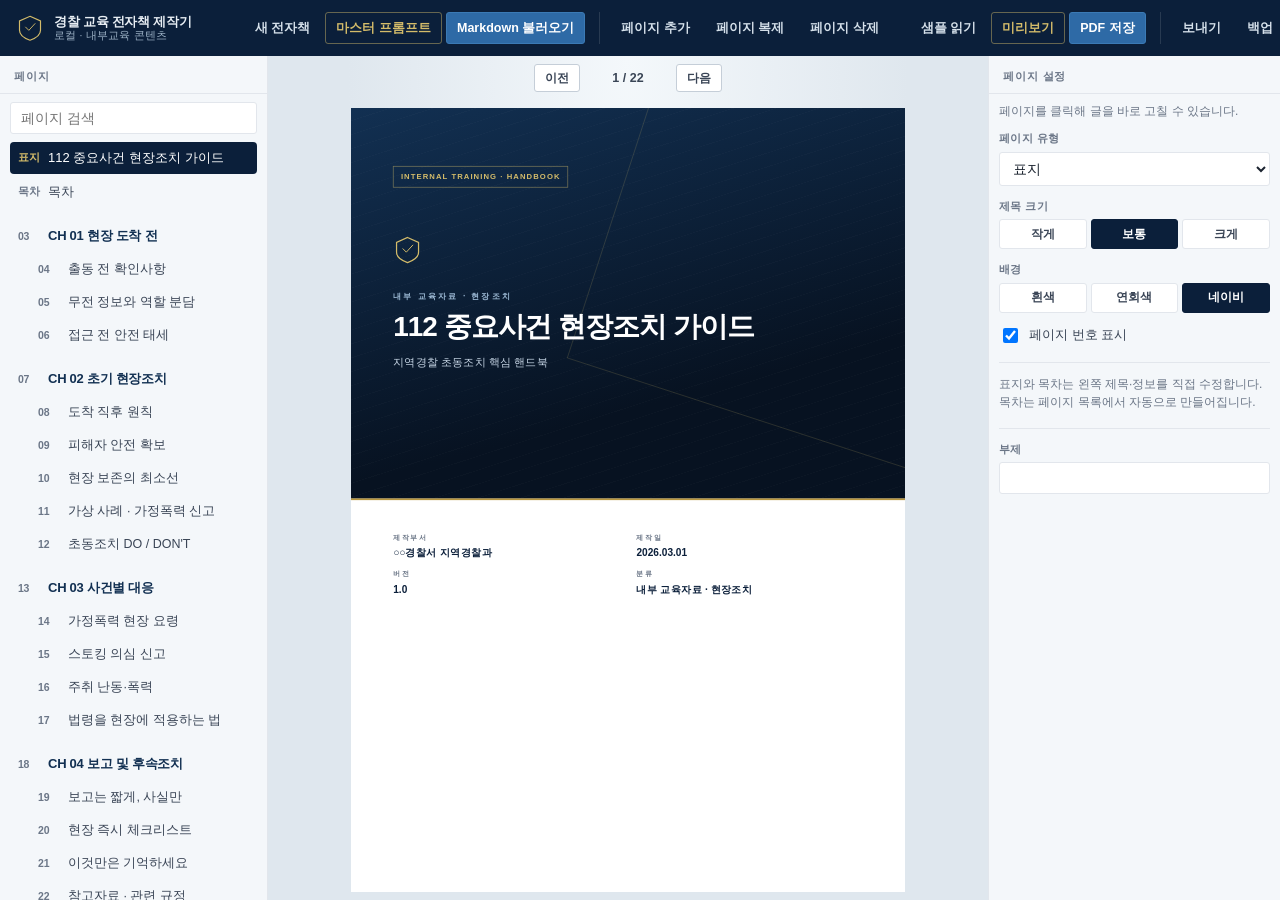
==== commit b43099c4: "Add page-turn web reader and EPUB export HTML export is now a mobile-first ebook reader (TOC, swipe," ====
--- a/index.html
+++ b/index.html
@@ -41,6 +41,7 @@
       <div class="toolbar-spacer"></div>
 
       <div class="toolbar-group">
+        <a class="btn btn-ghost hide-in-preview hide-narrow" href="book.html">샘플 읽기</a>
         <button type="button" class="btn btn-gold" id="btn-preview">미리보기</button>
         <button type="button" class="btn btn-gold preview-exit" id="btn-preview-exit">편집으로 돌아가기</button>
         <button type="button" class="btn btn-primary hide-in-preview" id="btn-pdf">PDF 저장</button>
@@ -51,6 +52,7 @@
           <button type="button" class="btn btn-ghost" data-dd="dd-export">보내기</button>
           <div class="dd-menu">
             <button type="button" id="btn-html">HTML 전자책 저장</button>
+            <button type="button" id="btn-epub">EPUB 저장</button>
             <button type="button" id="btn-md-out">Markdown 내보내기</button>
             <div class="sep"></div>
             <button type="button" id="btn-json-out">JSON 백업</button>
@@ -124,6 +126,7 @@
   <script src="js/store.js"></script>
   <script src="js/render.js"></script>
   <script src="js/ebook-css.js"></script>
+  <script src="js/zip.js"></script>
   <script src="js/export.js"></script>
   <script src="js/editor.js"></script>
   <script src="js/app.js"></script>
--- a/css/layout.css
+++ b/css/layout.css
@@ -113,6 +113,8 @@
   font-size: 12.5px;
   font-weight: 600;
   white-space: nowrap;
+  text-decoration: none;
+  cursor: pointer;
   transition: background 0.12s, border-color 0.12s, color 0.12s;
 }
 
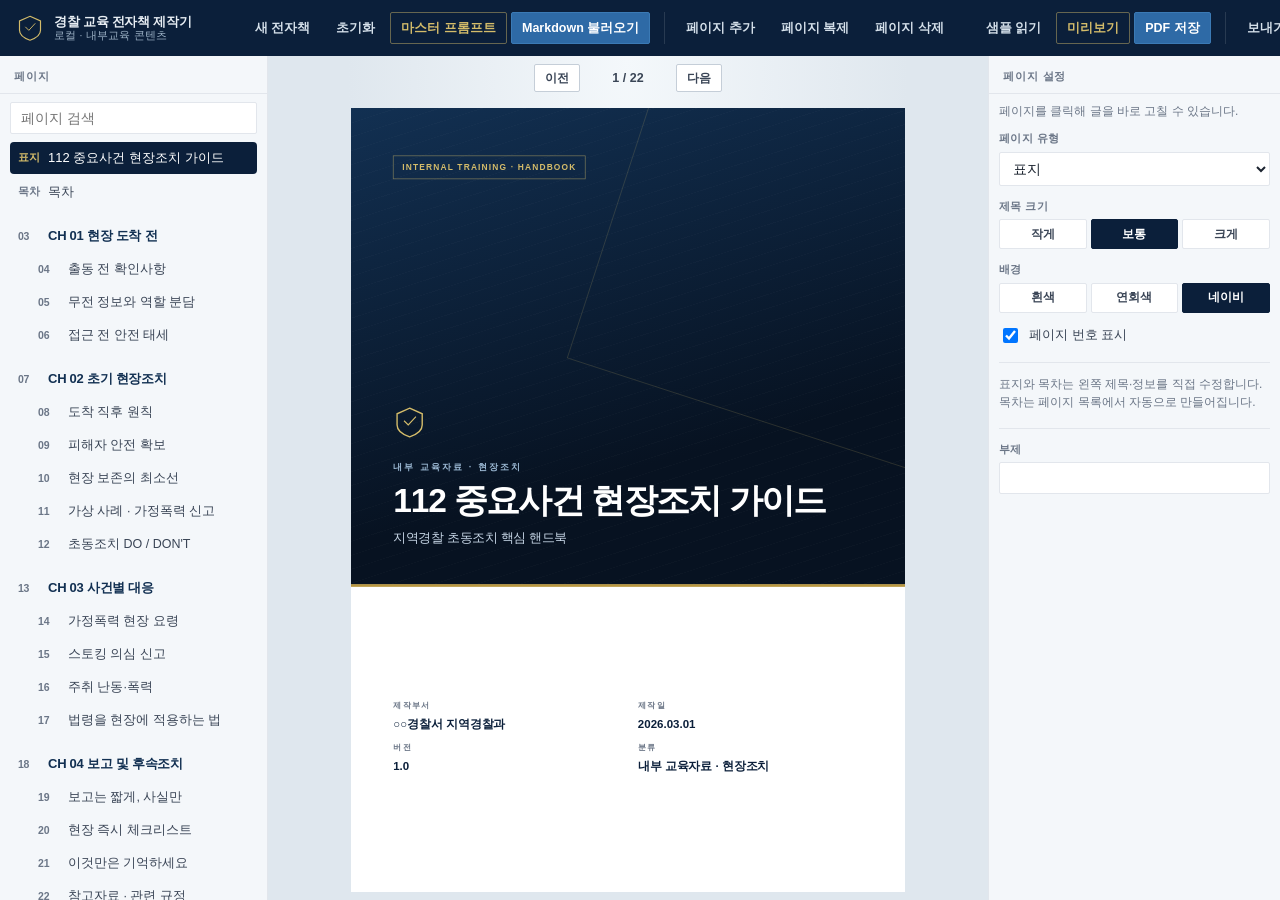
==== commit ba2e64b4: "Add reset: maker restores sample, exported book returns to cover" ====
--- a/index.html
+++ b/index.html
@@ -28,6 +28,7 @@
 
       <div class="toolbar-group hide-in-preview">
         <button type="button" class="btn btn-ghost" id="btn-new">새 전자책</button>
+        <button type="button" class="btn btn-ghost btn-danger" id="btn-reset">초기화</button>
         <button type="button" class="btn btn-gold" id="btn-prompt">마스터 프롬프트</button>
         <button type="button" class="btn btn-primary" id="btn-md">Markdown 불러오기</button>
       </div>
@@ -51,8 +52,7 @@
         <div class="dd" id="dd-export">
           <button type="button" class="btn btn-ghost" data-dd="dd-export">보내기</button>
           <div class="dd-menu">
-            <button type="button" id="btn-html">HTML 전자책 저장</button>
-            <button type="button" id="btn-epub">EPUB 저장</button>
+            <button type="button" id="btn-html">HTML 저장</button>
             <button type="button" id="btn-md-out">Markdown 내보내기</button>
             <div class="sep"></div>
             <button type="button" id="btn-json-out">JSON 백업</button>
--- a/css/tokens.css
+++ b/css/tokens.css
@@ -49,24 +49,24 @@
     "Malgun Gothic", "Apple SD Gothic Neo", "Segoe UI", sans-serif;
   --font-mono: "Cascadia Code", "D2Coding", "Consolas", monospace;
 
-  --fs-cover: 40px;
-  --fs-chapter: 34px;
-  --fs-h1: 26px;
-  --fs-h2: 18px;
-  --fs-body: 14.5px;
-  --fs-sm: 12.5px;
-  --fs-caption: 11.5px;
-  --fs-label: 11px;
+  --fs-cover: 48px;
+  --fs-chapter: 42px;
+  --fs-h1: 34px;
+  --fs-h2: 22px;
+  --fs-body: 17.5px;
+  --fs-sm: 15px;
+  --fs-caption: 13px;
+  --fs-label: 13px;
 
-  --lh-tight: 1.35;
-  --lh-body: 1.7;
-  --radius: 3px;
+  --lh-tight: 1.28;
+  --lh-body: 1.65;
+  --radius: 2px;
   --shadow-page: 0 18px 50px rgba(11, 31, 58, 0.18), 0 2px 8px rgba(11, 31, 58, 0.08);
 
   --page-w: 210mm;
   --page-h: 297mm;
-  --page-pad-x: 16mm;
-  --page-pad-y: 14mm;
+  --page-pad-x: 14mm;
+  --page-pad-y: 12mm;
 
   --toolbar-h: 56px;
   --nav-w: 268px;
--- a/css/pages.css
+++ b/css/pages.css
@@ -15,19 +15,64 @@
 
 .page-inner {
   flex: 1 1 0;
-  padding: var(--page-pad-y) var(--page-pad-x) 6mm;
+  padding: var(--page-pad-y) var(--page-pad-x) 5mm;
   display: flex;
   flex-direction: column;
   min-height: 0;
   overflow: hidden;
 }
 
+.page-head {
+  flex: 0 0 auto;
+  padding-bottom: 5mm;
+  margin-bottom: 5mm;
+  border-bottom: 2.5px solid var(--navy-900);
+}
+
+.page-head .point-bar {
+  margin: 5mm 0 0;
+}
+
+.page-body {
+  flex: 1 1 auto;
+  display: flex;
+  flex-direction: column;
+  gap: 5mm;
+  min-height: min-content;
+  justify-content: flex-start;
+}
+
+.page-body:has(.flow),
+.page-body:has(.dodont),
+.page-body:has(.law-card),
+.page-body:has(.check-group) {
+  justify-content: stretch;
+  gap: 4mm;
+}
+
+.page-body .blk:has(.flow),
+.page-body .blk:has(.dodont),
+.page-body .blk:has(.law-card),
+.page-body .blk:has(.check-group) {
+  flex: 1 0 auto;
+  display: flex;
+  flex-direction: column;
+  min-height: min-content;
+}
+
+.page-end {
+  flex: 0 0 auto;
+  margin-top: 5mm;
+  position: relative;
+  z-index: 2;
+}
+
 .page-footer {
   display: flex;
   align-items: center;
   justify-content: space-between;
-  padding: 0 var(--page-pad-x) 8mm;
-  font-size: 10.5px;
+  padding: 0 var(--page-pad-x) 7mm;
+  font-size: 12px;
   letter-spacing: 0.06em;
   color: var(--muted);
   flex: 0 0 auto;
@@ -40,7 +85,7 @@
 
 .page-footer .pg-num {
   font-variant-numeric: tabular-nums;
-  font-weight: 700;
+  font-weight: 800;
   color: var(--navy-800);
 }
 
@@ -58,7 +103,11 @@
 }
 
 .ebook-page.is-mist {
-  background: #f3f6f9;
+  background: #eef2f6;
+}
+
+.ebook-page.is-cover {
+  background: #fff;
 }
 
 /* 공통 타이포 */
@@ -68,10 +117,11 @@
   letter-spacing: 0.16em;
   text-transform: uppercase;
   color: var(--blue-500);
+  margin-bottom: 6px;
 }
 
 .pg-title {
-  margin: 0 0 6px;
+  margin: 0;
   font-size: var(--fs-h1);
   font-weight: 800;
   letter-spacing: -0.03em;
@@ -79,27 +129,26 @@
   color: var(--navy-900);
 }
 
-.pg-title.size-sm { font-size: 22px; }
-.pg-title.size-lg { font-size: 32px; }
+.pg-title.size-sm { font-size: 28px; }
+.pg-title.size-lg { font-size: 40px; }
 
 .pg-sub {
-  margin: 0 0 14px;
-  font-size: 14px;
+  margin: 8px 0 0;
+  font-size: 16px;
   color: var(--ink-2);
   font-weight: 500;
 }
 
 .blk + .blk {
-  margin-top: 10px;
-}
-
-.blk.summary-ribbon,
+  margin-top: 0;
+}
+
 .blk.learn-box {
   margin-top: auto;
 }
 
 .h-block {
-  margin: 4px 0 2px;
+  margin: 0;
   font-size: var(--fs-h2);
   font-weight: 800;
   letter-spacing: -0.02em;
@@ -108,7 +157,7 @@
 }
 
 .h-block.lv3 {
-  font-size: 15.5px;
+  font-size: 18px;
   font-weight: 700;
 }
 
@@ -121,23 +170,24 @@
 
 .bullets {
   margin: 0;
-  padding-left: 1.15em;
+  padding-left: 1.2em;
 }
 
 .bullets li {
   font-size: var(--fs-body);
-  line-height: 1.65;
-  margin: 3px 0;
+  line-height: 1.7;
+  margin: 8px 0;
 }
 
 /* ——— COVER ——— */
 .cover-top {
   background: linear-gradient(165deg, var(--navy-800) 0%, var(--navy-950) 70%);
   color: #fff;
-  padding: 22mm 16mm 16mm;
+  padding: 18mm 16mm 14mm;
   position: relative;
   overflow: hidden;
-  min-height: 148mm;
+  flex: 1.35 1 0;
+  min-height: 0;
   display: flex;
   flex-direction: column;
 }
@@ -174,25 +224,25 @@
   align-self: flex-start;
   border: 1px solid rgba(212, 188, 106, 0.55);
   color: var(--gold-soft);
-  font-size: 11px;
+  font-size: 12px;
   font-weight: 700;
   letter-spacing: 0.14em;
   text-transform: uppercase;
-  padding: 6px 10px;
+  padding: 7px 12px;
   z-index: 1;
 }
 
 .cover-mark {
-  width: 42px;
-  height: 42px;
+  width: 48px;
+  height: 48px;
   color: var(--gold-soft);
-  margin: 18mm 0 10mm;
+  margin: auto 0 8mm;
   z-index: 1;
 }
 
 .cover-kicker {
   z-index: 1;
-  font-size: 12px;
+  font-size: 13px;
   letter-spacing: 0.22em;
   text-transform: uppercase;
   color: #9bb8d3;
@@ -206,49 +256,49 @@
   font-size: var(--fs-cover);
   font-weight: 800;
   letter-spacing: -0.035em;
-  line-height: 1.22;
-  max-width: 160mm;
+  line-height: 1.2;
+  max-width: 170mm;
 }
 
 .cover-sub {
   z-index: 1;
-  margin: 14px 0 0;
-  font-size: 16px;
+  margin: 12px 0 0;
+  font-size: 18px;
   color: #c5d4e4;
   font-weight: 500;
-  max-width: 150mm;
-  line-height: 1.5;
+  max-width: 160mm;
+  line-height: 1.45;
 }
 
 .cover-bottom {
-  flex: 1;
-  padding: 12mm 16mm 14mm;
+  flex: 0.85 1 0;
+  padding: 10mm 16mm 12mm;
   display: grid;
   grid-template-columns: 1fr 1fr;
-  gap: 10px 24px;
-  align-content: start;
+  gap: 12px 28px;
+  align-content: center;
   background: #fff;
   color: var(--ink);
 }
 
 .meta-cell .k {
   display: block;
-  font-size: 10.5px;
+  font-size: 12px;
   font-weight: 800;
   letter-spacing: 0.12em;
   text-transform: uppercase;
   color: var(--muted);
-  margin-bottom: 4px;
+  margin-bottom: 5px;
 }
 
 .meta-cell .v {
-  font-size: 14.5px;
+  font-size: 16.5px;
   font-weight: 700;
   color: var(--navy-900);
 }
 
 .cover-rule {
-  height: 3px;
+  height: 4px;
   background: var(--gold);
   border: 0;
   margin: 0;
@@ -259,41 +309,43 @@
   display: flex;
   align-items: baseline;
   justify-content: space-between;
-  margin-bottom: 8mm;
+  margin-bottom: 6mm;
   padding-bottom: 4mm;
-  border-bottom: 2px solid var(--navy-900);
+  border-bottom: 2.5px solid var(--navy-900);
 }
 
 .toc-list {
   display: flex;
   flex-direction: column;
-  gap: 2px;
+  gap: 1px;
+  flex: 1;
+  justify-content: space-evenly;
 }
 
 .toc-ch {
   display: flex;
   align-items: baseline;
   gap: 12px;
-  margin-top: 10px;
+  margin-top: 6px;
   padding: 8px 0 4px;
   font-weight: 800;
   color: var(--navy-900);
-  font-size: 15px;
+  font-size: 17px;
 }
 
 .toc-ch .no {
   color: var(--gold);
-  font-size: 12px;
+  font-size: 13px;
   letter-spacing: 0.12em;
-  min-width: 72px;
+  min-width: 78px;
 }
 
 .toc-row {
   display: flex;
   align-items: baseline;
   gap: 8px;
-  padding: 5px 0 5px 18px;
-  font-size: 13.5px;
+  padding: 7px 0 7px 18px;
+  font-size: 16px;
   color: var(--ink-2);
 }
 
@@ -306,31 +358,31 @@
 
 .toc-row .num {
   font-variant-numeric: tabular-nums;
-  font-size: 12px;
+  font-size: 14px;
   font-weight: 700;
   color: var(--muted);
-  min-width: 22px;
+  min-width: 26px;
   text-align: right;
 }
 
 /* ——— CHAPTER ——— */
 .chapter-page .page-inner {
-  padding-top: 16mm;
+  padding-top: 14mm;
 }
 
 .ch-index {
-  font-size: 13px;
+  font-size: 14px;
   font-weight: 800;
   letter-spacing: 0.28em;
   color: var(--gold-soft);
-  margin-bottom: 8mm;
+  margin-bottom: 6mm;
 }
 
 .ch-no {
-  font-size: 64px;
-  font-weight: 800;
-  letter-spacing: -0.04em;
-  line-height: 0.9;
+  font-size: 88px;
+  font-weight: 800;
+  letter-spacing: -0.05em;
+  line-height: 0.85;
   color: #fff;
   margin: 0 0 8mm;
 }
@@ -340,23 +392,23 @@
   font-size: var(--fs-chapter);
   font-weight: 800;
   letter-spacing: -0.03em;
-  line-height: 1.25;
-  max-width: 160mm;
+  line-height: 1.22;
+  max-width: 170mm;
 }
 
 .ch-sub {
-  margin: 10px 0 0;
+  margin: 12px 0 0;
   color: #b7c7d8;
-  font-size: 15px;
+  font-size: 18px;
 }
 
 .learn-box {
   margin-top: auto;
-  padding-top: 10mm;
+  padding-top: 8mm;
 }
 
 .learn-label {
-  font-size: 10.5px;
+  font-size: 12px;
   font-weight: 800;
   letter-spacing: 0.16em;
   text-transform: uppercase;
@@ -372,38 +424,38 @@
 
 .learn-item {
   display: flex;
-  gap: 12px;
+  gap: 14px;
   align-items: flex-start;
-  background: rgba(255, 255, 255, 0.05);
-  border-left: 2px solid var(--gold);
-  padding: 10px 12px;
+  background: rgba(255, 255, 255, 0.06);
+  border-left: 3px solid var(--gold);
+  padding: 12px 14px;
 }
 
 .learn-item .n {
   font-weight: 800;
   color: var(--gold-soft);
   font-variant-numeric: tabular-nums;
-  min-width: 1.4em;
+  min-width: 1.5em;
+  font-size: 16px;
 }
 
 .learn-item .t {
-  font-size: 14.5px;
+  font-size: 17px;
   line-height: 1.45;
 }
 
 /* ——— POINT ——— */
 .point-bar {
   display: flex;
-  gap: 12px;
+  gap: 0;
   align-items: stretch;
   background: var(--point-bg);
   border: 1px solid #d5e3f0;
-  margin-bottom: 8mm;
 }
 
 .point-bar .tag {
   flex-shrink: 0;
-  width: 26px;
+  width: 32px;
   background: var(--navy-900);
   color: #fff;
   writing-mode: vertical-rl;
@@ -411,15 +463,15 @@
   display: flex;
   align-items: center;
   justify-content: center;
-  font-size: 10px;
+  font-size: 12px;
   font-weight: 800;
   letter-spacing: 0.18em;
 }
 
 .point-bar .txt {
-  padding: 12px 14px 12px 4px;
-  font-size: 16px;
-  font-weight: 700;
+  padding: 14px 16px;
+  font-size: 20px;
+  font-weight: 800;
   line-height: 1.45;
   color: var(--navy-900);
   letter-spacing: -0.02em;
@@ -428,7 +480,7 @@
 /* Callouts */
 .callout {
   display: grid;
-  grid-template-columns: 56px 1fr;
+  grid-template-columns: 72px 1fr;
   border: 1px solid var(--line);
   background: #fff;
 }
@@ -439,17 +491,17 @@
   align-items: center;
   justify-content: center;
   gap: 4px;
-  padding: 10px 4px;
-  font-size: 10px;
+  padding: 12px 6px;
+  font-size: 13px;
   font-weight: 800;
   letter-spacing: 0.08em;
   color: #fff;
 }
 
 .callout .body {
-  padding: 10px 12px;
-  font-size: 13.5px;
-  line-height: 1.65;
+  padding: 14px 16px;
+  font-size: 16.5px;
+  line-height: 1.6;
   color: var(--ink);
 }
 
@@ -474,11 +526,11 @@
 }
 
 .summary-ribbon {
-  margin-top: auto;
   background: var(--summary-bg);
   color: #fff;
   display: grid;
-  grid-template-columns: 72px 1fr;
+  grid-template-columns: 88px 1fr;
+  min-height: 22mm;
 }
 
 .summary-ribbon .tag {
@@ -487,31 +539,39 @@
   justify-content: center;
   background: var(--gold);
   color: var(--navy-950);
-  font-size: 11px;
+  font-size: 13px;
   font-weight: 800;
   letter-spacing: 0.08em;
 }
 
 .summary-ribbon .txt {
-  padding: 12px 14px;
-  font-size: 14px;
-  font-weight: 650;
-  line-height: 1.5;
+  padding: 14px 16px;
+  font-size: 17.5px;
+  font-weight: 700;
+  line-height: 1.45;
+  display: flex;
+  align-items: center;
 }
 
 /* ——— CASE FLOW ——— */
 .flow {
   display: flex;
   flex-direction: column;
-  gap: 0;
-  padding-left: 6px;
+  gap: 8px;
+  padding-left: 4px;
+  flex: 1 0 auto;
+  justify-content: flex-start;
+  min-height: min-content;
 }
 
 .flow-step {
   display: grid;
-  grid-template-columns: 28px 1fr;
+  grid-template-columns: 32px 1fr;
   gap: 12px;
   position: relative;
+  flex: 1 0 auto;
+  min-height: min-content;
+  align-items: start;
 }
 
 .flow-rail {
@@ -522,12 +582,12 @@
 }
 
 .flow-dot {
-  width: 22px;
-  height: 22px;
+  width: 26px;
+  height: 26px;
   border-radius: 50%;
   background: var(--navy-900);
   color: #fff;
-  font-size: 11px;
+  font-size: 12px;
   font-weight: 800;
   display: flex;
   align-items: center;
@@ -544,7 +604,7 @@
 .flow-rail::after {
   content: "";
   position: absolute;
-  top: 22px;
+  top: 26px;
   bottom: -4px;
   width: 2px;
   background: #d5deea;
@@ -555,14 +615,20 @@
 }
 
 .flow-card {
-  background: #f6f8fb;
+  background: #fff;
   border: 1px solid var(--line);
-  padding: 7px 12px 8px;
-  margin-bottom: 6px;
+  padding: 8px 14px 10px;
+  margin-bottom: 0;
+  flex: 0 0 auto;
+  display: flex;
+  flex-direction: column;
+  justify-content: flex-start;
+  min-height: min-content;
+  overflow: hidden;
 }
 
 .flow-card .lab {
-  font-size: 10.5px;
+  font-size: 12px;
   font-weight: 800;
   letter-spacing: 0.1em;
   text-transform: uppercase;
@@ -581,17 +647,18 @@
 }
 
 .flow-card .txt {
-  font-size: 13.5px;
-  line-height: 1.55;
+  font-size: 15.5px;
+  line-height: 1.5;
+  overflow-wrap: anywhere;
 }
 
 /* ——— DO / DON'T ——— */
 .dodont {
   display: grid;
   grid-template-columns: 1fr 1fr;
-  gap: 10px;
-  flex: 1;
-  min-height: 0;
+  gap: 12px;
+  flex: 1 0 auto;
+  min-height: min-content;
 }
 
 .col-do,
@@ -599,15 +666,15 @@
   border: 1px solid var(--line);
   display: flex;
   flex-direction: column;
-  min-height: 140px;
+  min-height: min-content;
 }
 
 .col-do { background: var(--do-bg); }
 .col-dont { background: var(--dont-bg); }
 
 .col-head {
-  padding: 10px 12px;
-  font-size: 13px;
+  padding: 12px 14px;
+  font-size: 15px;
   font-weight: 800;
   letter-spacing: 0.08em;
   color: #fff;
@@ -617,32 +684,44 @@
 .col-dont .col-head { background: var(--dont-fg); }
 
 .col-body {
-  padding: 10px 12px 14px;
+  padding: 12px 14px 16px;
+  flex: 1;
 }
 
 .col-body li {
-  font-size: 13.5px;
+  font-size: 16px;
   line-height: 1.55;
-  margin: 6px 0;
+  margin: 8px 0;
 }
 
 .col-body ul {
   margin: 0;
-  padding-left: 1.1em;
+  padding-left: 1.15em;
 }
 
 /* ——— CHECKLIST ——— */
 .check-group {
-  margin-bottom: 8px;
+  margin-bottom: 0;
   border: 1px solid var(--line);
+  flex: 1 0 auto;
+  display: flex;
+  flex-direction: column;
+  min-height: min-content;
+  background: #fff;
+}
+
+.page-body .blk {
+  display: flex;
+  flex-direction: column;
+  min-height: min-content;
 }
 
 .check-group h3 {
   margin: 0;
-  padding: 6px 12px;
+  padding: 8px 14px;
   background: var(--navy-900);
   color: #fff;
-  font-size: 12.5px;
+  font-size: 14px;
   font-weight: 700;
   letter-spacing: 0.04em;
 }
@@ -650,17 +729,21 @@
 .check-group ul {
   list-style: none;
   margin: 0;
-  padding: 6px 10px 10px;
+  padding: 6px 12px 10px;
+  flex: 1;
+  display: flex;
+  flex-direction: column;
+  justify-content: space-evenly;
 }
 
 .check-group li {
   display: flex;
   gap: 10px;
   align-items: flex-start;
-  padding: 5px 4px;
+  padding: 7px 4px;
   border-bottom: 1px solid #eef1f5;
-  font-size: 13px;
-  line-height: 1.4;
+  font-size: 15.5px;
+  line-height: 1.45;
 }
 
 .check-group li:last-child {
@@ -668,12 +751,12 @@
 }
 
 .box {
-  width: 14px;
-  height: 14px;
+  width: 16px;
+  height: 16px;
   border: 1.5px solid var(--navy-700);
   border-radius: 2px;
   flex-shrink: 0;
-  margin-top: 2px;
+  margin-top: 3px;
   background: #fff;
 }
 
@@ -686,29 +769,34 @@
 .law-card {
   border: 1px solid #e2d6be;
   background: var(--law-bg);
-  padding: 12px 14px;
+  padding: 14px 16px;
+  flex: 1 0 auto;
+  display: flex;
+  flex-direction: column;
+  min-height: min-content;
 }
 
 .law-name {
-  font-size: 13px;
+  font-size: 16px;
   font-weight: 800;
   color: var(--law-fg);
-  margin-bottom: 8px;
+  margin-bottom: 10px;
 }
 
 .law-grid {
   display: grid;
   gap: 8px;
+  flex: 1;
 }
 
 .law-cell {
   background: #fff;
   border: 1px solid #eadfcb;
-  padding: 8px 10px;
+  padding: 10px 12px;
 }
 
 .law-cell .lab {
-  font-size: 10.5px;
+  font-size: 12px;
   font-weight: 800;
   letter-spacing: 0.1em;
   color: var(--law-fg);
@@ -716,8 +804,8 @@
 }
 
 .law-cell .txt {
-  font-size: 13.5px;
-  line-height: 1.6;
+  font-size: 15.5px;
+  line-height: 1.55;
 }
 
 .law-original {
@@ -729,7 +817,7 @@
 .law-original summary {
   cursor: pointer;
   padding: 8px 10px;
-  font-size: 12.5px;
+  font-size: 13.5px;
   font-weight: 700;
   color: var(--law-fg);
   list-style: none;
@@ -741,7 +829,7 @@
 
 .law-original .orig {
   padding: 0 10px 10px;
-  font-size: 12.5px;
+  font-size: 13.5px;
   line-height: 1.65;
   color: var(--ink-2);
   white-space: pre-wrap;
@@ -751,33 +839,39 @@
 .remember-head {
   display: flex;
   align-items: center;
-  gap: 12px;
-  margin-bottom: 8mm;
+  gap: 14px;
+  padding-bottom: 5mm;
+  margin-bottom: 5mm;
+  border-bottom: 2.5px solid var(--navy-900);
 }
 
 .remember-mark {
-  width: 42px;
-  height: 42px;
+  width: 52px;
+  height: 52px;
   background: var(--navy-900);
   color: var(--gold-soft);
   display: flex;
   align-items: center;
   justify-content: center;
   font-weight: 800;
-  font-size: 14px;
+  font-size: 18px;
 }
 
 .remember-list {
   display: flex;
   flex-direction: column;
-  gap: 10px;
+  gap: 8px;
+  flex: 1;
+  justify-content: stretch;
 }
 
 .remember-item {
   display: grid;
-  grid-template-columns: 42px 1fr;
-  min-height: 64px;
+  grid-template-columns: 52px 1fr;
+  flex: 1;
+  min-height: 0;
   border: 1px solid var(--line);
+  background: #fff;
 }
 
 .remember-item .n {
@@ -786,34 +880,37 @@
   display: flex;
   align-items: center;
   justify-content: center;
-  font-size: 18px;
+  font-size: 20px;
   font-weight: 800;
 }
 
 .remember-item .t {
-  padding: 12px 14px;
-  font-size: 15px;
+  padding: 12px 16px;
+  font-size: 17px;
   font-weight: 650;
   line-height: 1.5;
-  background: #f7f9fb;
+  display: flex;
+  align-items: center;
+  background: #fff;
 }
 
 .img-block {
   display: flex;
   flex-direction: column;
   gap: 6px;
+  flex: 1;
 }
 
 .img-block img {
   max-width: 100%;
-  max-height: 92mm;
+  max-height: 100%;
   object-fit: contain;
   background: #f3f5f8;
   border: 1px solid var(--line);
 }
 
 .img-block .cap {
-  font-size: 12px;
+  font-size: 13px;
   color: var(--muted);
   text-align: center;
 }
@@ -825,22 +922,21 @@
   align-items: center;
   justify-content: center;
   color: var(--muted);
-  font-size: 13px;
+  font-size: 14px;
   background: #fafbfc;
 }
 
 .quote-block {
-  margin: 4px 0;
-  padding: 10px 14px;
-  border-left: 3px solid var(--gold);
+  margin: 0;
+  padding: 12px 16px;
+  border-left: 4px solid var(--gold);
   background: #faf7f0;
-  font-size: 14.5px;
-  line-height: 1.6;
+  font-size: 17px;
+  line-height: 1.55;
   color: var(--navy-800);
   font-weight: 600;
 }
 
-/* 본문 열 */
 .content-stack {
   display: flex;
   flex-direction: column;
@@ -848,10 +944,9 @@
   min-height: 0;
 }
 
-/* 편집 중인 리스트 항목 */
 .edit-list {
   margin: 0;
-  padding-left: 1.15em;
+  padding-left: 1.2em;
 }
 
 .col-body .edit-list {
@@ -866,16 +961,17 @@
   display: grid;
   grid-template-columns: repeat(3, 1fr);
   gap: 8px;
+  flex: 1;
 }
 
 .process-step {
   border: 1px solid var(--line);
-  padding: 10px;
-  background: #f7f9fb;
+  padding: 12px;
+  background: #fff;
 }
 
 .process-step .n {
-  font-size: 11px;
+  font-size: 12px;
   font-weight: 800;
   color: var(--blue-500);
   letter-spacing: 0.1em;
@@ -883,12 +979,11 @@
 }
 
 .process-step .t {
-  font-size: 13px;
+  font-size: 15px;
   font-weight: 700;
   line-height: 1.4;
 }
 
-/* 페이지 타입 라벨 (편집 힌트, 인쇄 숨김) */
 .page-type-chip {
   position: absolute;
   top: 6px;
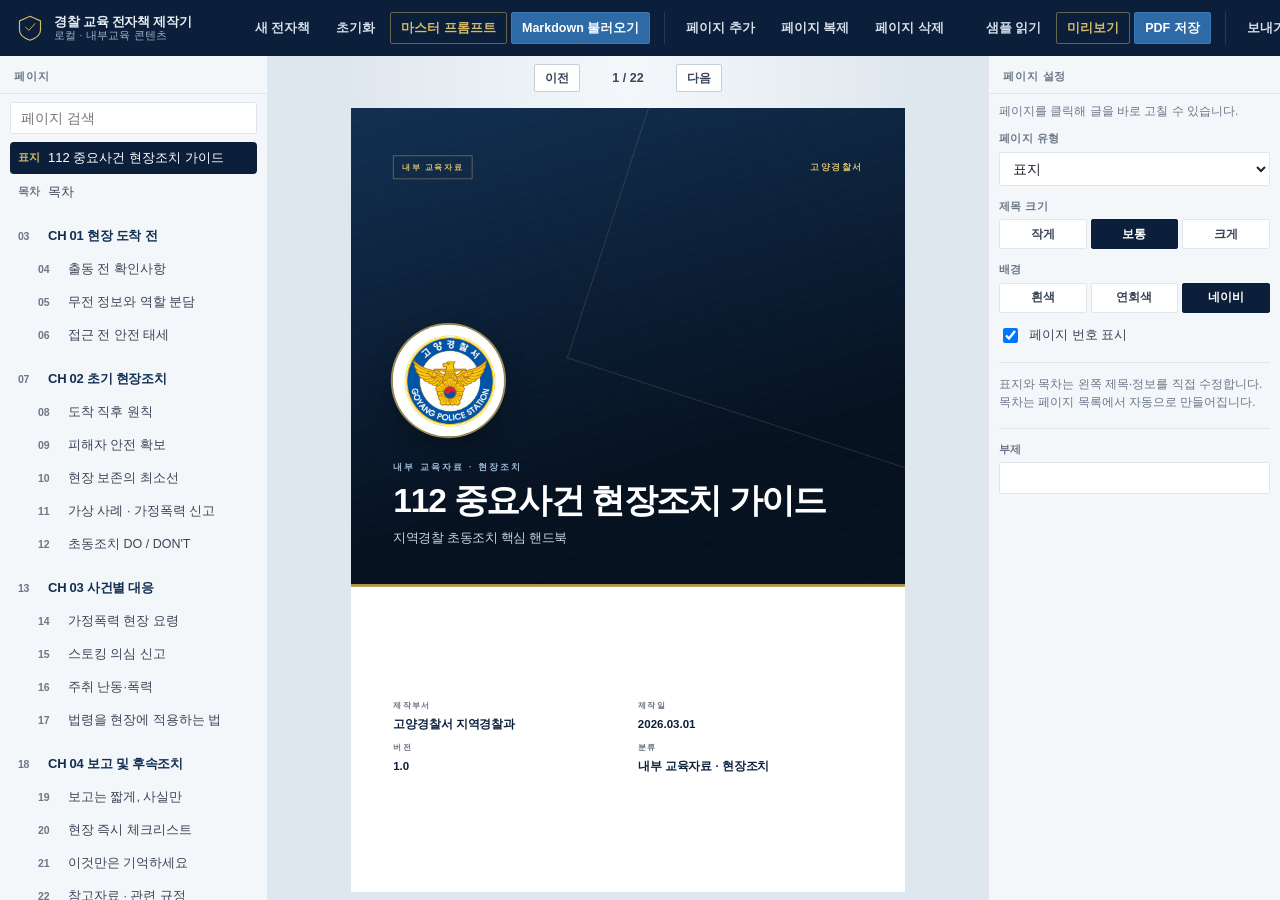
==== commit cb7f154d: "Redesign cover with Goyang Police Station emblem Use the official station badge on the first page in" ====
--- a/index.html
+++ b/index.html
@@ -118,6 +118,7 @@
   <input type="file" id="file-img" class="hidden-file" accept="image/*">
 
   <script src="js/util.js"></script>
+  <script src="js/cover-emblem.js"></script>
   <script src="js/model.js"></script>
   <script src="js/markdown.js"></script>
   <script src="js/lint.js"></script>
--- a/css/pages.css
+++ b/css/pages.css
@@ -217,19 +217,30 @@
   pointer-events: none;
 }
 
+.cover-brand {
+  display: flex;
+  align-items: center;
+  justify-content: space-between;
+  gap: 12px;
+  z-index: 1;
+}
+
 .cover-badge {
   display: inline-flex;
   align-items: center;
-  gap: 8px;
-  align-self: flex-start;
   border: 1px solid rgba(212, 188, 106, 0.55);
   color: var(--gold-soft);
   font-size: 12px;
   font-weight: 700;
   letter-spacing: 0.14em;
-  text-transform: uppercase;
   padding: 7px 12px;
-  z-index: 1;
+}
+
+.cover-org {
+  font-size: 13px;
+  font-weight: 800;
+  letter-spacing: 0.16em;
+  color: var(--gold-soft);
 }
 
 .cover-mark {
@@ -238,6 +249,20 @@
   color: var(--gold-soft);
   margin: auto 0 8mm;
   z-index: 1;
+}
+
+.cover-emblem {
+  width: 42mm;
+  height: 42mm;
+  object-fit: contain;
+  border-radius: 50%;
+  background: #fff;
+  margin: auto 0 9mm;
+  z-index: 1;
+  align-self: flex-start;
+  box-shadow:
+    0 0 0 3px rgba(212, 188, 106, 0.7),
+    0 14px 36px rgba(0, 0, 0, 0.28);
 }
 
 .cover-kicker {
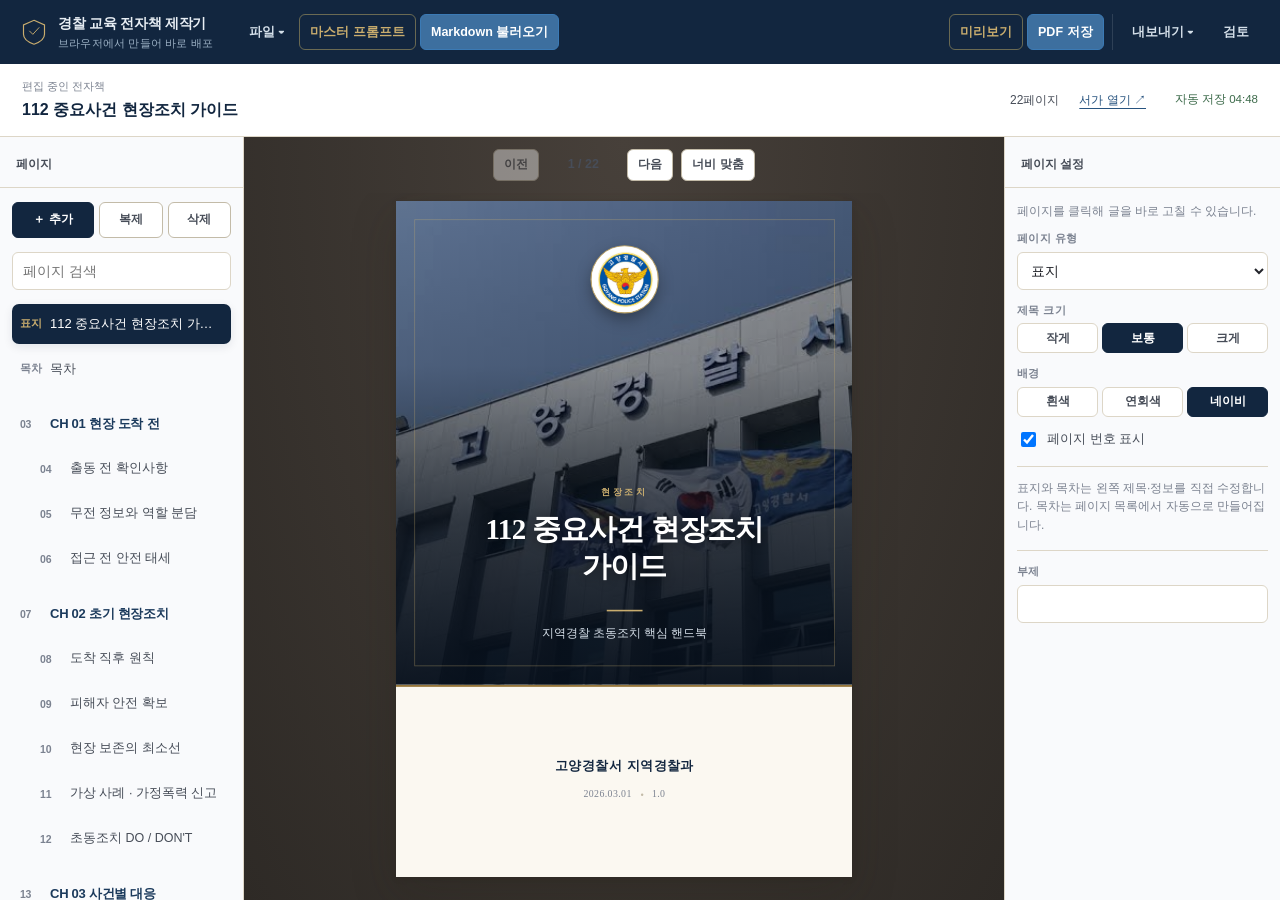
==== commit 7e17ad3b: "Typeset the ebook as a real book and publish it from GitHub Pages The exported book read like an A4 " ====
--- a/index.html
+++ b/index.html
@@ -22,35 +22,36 @@
         </svg>
         <div class="brand-text">
           <strong>경찰 교육 전자책 제작기</strong>
-          <span>로컬 · 내부교육 콘텐츠</span>
+          <span>브라우저에서 만들어 바로 배포</span>
         </div>
       </div>
 
       <div class="toolbar-group hide-in-preview">
-        <button type="button" class="btn btn-ghost" id="btn-new">새 전자책</button>
-        <button type="button" class="btn btn-ghost btn-danger" id="btn-reset">초기화</button>
+        <div class="dd" id="dd-project">
+          <button type="button" class="btn btn-ghost" data-dd="dd-project">파일 ▾</button>
+          <div class="dd-menu">
+            <button type="button" id="btn-new">새 전자책</button>
+            <button type="button" id="btn-json-in">JSON 불러오기</button>
+            <button type="button" id="btn-sample">샘플 전자책</button>
+            <div class="sep"></div>
+            <button type="button" class="btn-danger" id="btn-reset">초기화</button>
+          </div>
+        </div>
         <button type="button" class="btn btn-gold" id="btn-prompt">마스터 프롬프트</button>
         <button type="button" class="btn btn-primary" id="btn-md">Markdown 불러오기</button>
-      </div>
-
-      <div class="toolbar-group hide-in-preview hide-narrow">
-        <button type="button" class="btn btn-ghost" id="btn-add-page">페이지 추가</button>
-        <button type="button" class="btn btn-ghost" id="btn-dup-page">페이지 복제</button>
-        <button type="button" class="btn btn-ghost btn-danger" id="btn-del-page">페이지 삭제</button>
       </div>
 
       <div class="toolbar-spacer"></div>
 
       <div class="toolbar-group">
-        <a class="btn btn-ghost hide-in-preview hide-narrow" href="book.html">샘플 읽기</a>
-        <button type="button" class="btn btn-gold" id="btn-preview">미리보기</button>
+        <button type="button" class="btn btn-gold hide-in-preview" id="btn-preview">미리보기</button>
         <button type="button" class="btn btn-gold preview-exit" id="btn-preview-exit">편집으로 돌아가기</button>
         <button type="button" class="btn btn-primary hide-in-preview" id="btn-pdf">PDF 저장</button>
       </div>
 
       <div class="toolbar-group hide-in-preview">
         <div class="dd" id="dd-export">
-          <button type="button" class="btn btn-ghost" data-dd="dd-export">보내기</button>
+          <button type="button" class="btn btn-ghost" data-dd="dd-export">내보내기 ▾</button>
           <div class="dd-menu">
             <button type="button" id="btn-html">HTML 저장</button>
             <button type="button" id="btn-md-out">Markdown 내보내기</button>
@@ -58,28 +59,36 @@
             <button type="button" id="btn-json-out">JSON 백업</button>
           </div>
         </div>
-        <div class="dd" id="dd-backup">
-          <button type="button" class="btn btn-ghost" data-dd="dd-backup">백업</button>
-          <div class="dd-menu">
-            <button type="button" id="btn-json-in">JSON 불러오기</button>
-            <button type="button" id="btn-sample">샘플 전자책</button>
-          </div>
-        </div>
       </div>
 
       <button type="button" class="btn btn-ghost hide-in-preview" id="btn-review">
         검토 <span class="count-badge" id="review-badge" hidden>0</span>
       </button>
-      <span class="save-status" id="save-status">저장 대기</span>
     </header>
 
+    <div class="document-bar hide-in-preview">
+      <div class="document-info"><span class="document-label">편집 중인 전자책</span><strong id="document-title">전자책</strong></div>
+      <span class="document-count" id="document-count"></span>
+      <a href="books/" target="_blank" rel="noopener" class="sample-link">서가 열기 ↗</a>
+      <span class="save-status" id="save-status" role="status">저장 대기</span>
+    </div>
+    <nav class="mobile-panels hide-in-preview" aria-label="편집 화면 선택">
+      <button type="button" data-panel="nav" aria-controls="nav-pane" aria-pressed="false">페이지 목록</button>
+      <button type="button" data-panel="preview" aria-controls="preview-pane" aria-pressed="true">본문 편집</button>
+      <button type="button" data-panel="inspector" aria-controls="inspector-pane" aria-pressed="false">페이지 설정</button>
+    </nav>
     <div class="workspace">
-      <aside class="nav-pane pane hide-in-preview">
+      <aside class="nav-pane pane hide-in-preview" id="nav-pane" aria-label="페이지 목록">
         <div class="pane-head">
           <h2>페이지</h2>
         </div>
         <div class="pane-body">
-          <input type="search" class="nav-search" id="nav-search" placeholder="페이지 검색" autocomplete="off">
+          <div class="page-actions">
+            <button type="button" id="btn-add-page">＋ 추가</button>
+            <button type="button" id="btn-dup-page">복제</button>
+            <button type="button" id="btn-del-page">삭제</button>
+          </div>
+          <input type="search" class="nav-search" id="nav-search" aria-label="페이지 검색" placeholder="페이지 검색" autocomplete="off">
           <div class="nav-tree" id="nav-tree"></div>
           <p class="nav-hint">주황·빨간 점은 글이 길거나 빠진 칸이 있는 페이지입니다. 마스터 프롬프트로 만든 Markdown을 불러오면 전자책 양식에 맞춰 변환됩니다.</p>
         </div>
@@ -88,10 +97,11 @@
       <main class="preview-pane" id="preview-pane">
         <div class="preview-bar">
           <button type="button" id="btn-prev">이전</button>
-          <span class="pg" id="page-indicator">1 / 1</span>
+          <span class="pg" id="page-indicator" aria-live="polite">1 / 1</span>
           <button type="button" id="btn-next">다음</button>
+          <button type="button" id="btn-fit" aria-pressed="false">너비 맞춤</button>
         </div>
-        <div class="issue-bar" id="issue-bar" hidden></div>
+        <button type="button" class="issue-bar" id="issue-bar" hidden></button>
         <div class="page-stage" id="page-stage">
           <div class="page-scale-wrap" id="page-scale-wrap">
             <div id="page-mount"></div>
@@ -100,7 +110,7 @@
         <div class="drop-overlay">Markdown 파일을 놓으면 전자책으로 변환합니다</div>
       </main>
 
-      <aside class="inspector-pane pane hide-in-preview">
+      <aside class="inspector-pane pane hide-in-preview" id="inspector-pane" aria-label="페이지 설정">
         <div class="pane-head">
           <h2>페이지 설정</h2>
         </div>
@@ -127,7 +137,6 @@
   <script src="js/store.js"></script>
   <script src="js/render.js"></script>
   <script src="js/ebook-css.js"></script>
-  <script src="js/zip.js"></script>
   <script src="js/export.js"></script>
   <script src="js/editor.js"></script>
   <script src="js/app.js"></script>
--- a/css/tokens.css
+++ b/css/tokens.css
@@ -1,72 +1,81 @@
 /* 경찰 교육 전자책 — 디자인 토큰
-   외부 폰트/CDN 없이 시스템 한글 폰트 fallback */
+   외부 폰트/CDN 없이 시스템 한글 폰트 fallback
+   본문은 명조(바탕) 계열, 제목·라벨은 고딕 계열이다. */
 :root {
+  /* 잉크 — 순검정 대신 따뜻한 먹색 */
+  --ink: #23252b;
+  --ink-2: #474d58;
+  --muted: #7b8290;
+  --line: #ddd6c7;
+  --line-soft: #e9e3d6;
+  --line-strong: #c3bba8;
+
+  /* 종이 — 미색 */
+  --paper: #fbf8f1;
+  --paper-2: #f5f1e6;
+  --paper-edge: #efe9db;
+
+  /* 표제 색 */
   --navy-950: #071221;
-  --navy-900: #0b1f3a;
-  --navy-800: #123052;
-  --navy-700: #1b4270;
-  --navy-600: #24608f;
-  --blue-500: #2e6aa6;
-  --blue-400: #4a86c1;
-  --blue-100: #e7f0f8;
-  --gold: #b8963e;
-  --gold-soft: #d4bc6a;
+  --navy-900: #12263f;
+  --navy-800: #1b3a5c;
+  --navy-700: #27537f;
+  --navy-600: #34689a;
+  --blue-500: #3d6f9f;
+  --blue-400: #5e8cb6;
+  --blue-100: #e6eef5;
+  --gold: #96763a;
+  --gold-soft: #c9ad6e;
 
-  --ink: #1c2430;
-  --ink-2: #3a4556;
-  --muted: #6b7687;
-  --line: #e2e6ec;
-  --line-strong: #c5ced8;
+  /* 편집기 크롬 */
+  --canvas: #2e2a26;
+  --sidebar: #f5f3ee;
+  --chrome: #12263f;
 
-  --paper: #ffffff;
-  --canvas: #dfe7ee;
-  --sidebar: #f4f7fa;
-  --chrome: #0b1f3a;
+  /* 본문 장치 — 종이 위에 얹은 느낌으로 채도를 낮춘다 */
+  --point-bg: #eef1ea;
+  --point-fg: #12263f;
+  --tip-bg: #eef3ec;
+  --tip-fg: #3c6a4a;
+  --tip-line: #7fa389;
+  --warn-bg: #f8efe6;
+  --warn-fg: #9a5a22;
+  --warn-line: #c99a68;
+  --law-bg: #f4efe2;
+  --law-fg: #6b5526;
+  --law-line: #b8a06a;
+  --example-bg: #f1eef3;
+  --example-fg: #5c4a76;
+  --do-bg: #eef3ec;
+  --do-fg: #3c6a4a;
+  --dont-bg: #f7ecea;
+  --dont-fg: #93443a;
+  --summary-bg: #12263f;
 
-  --point-bg: #eef4fa;
-  --point-fg: #123052;
-  --tip-bg: #ebf7f2;
-  --tip-fg: #0b6b4f;
-  --tip-line: #1a9a72;
-  --warn-bg: #fff3eb;
-  --warn-fg: #c2410c;
-  --warn-line: #e8590c;
-  --law-bg: #f4f0e8;
-  --law-fg: #5c4a1f;
-  --law-line: #8a7340;
-  --example-bg: #f3eef8;
-  --example-fg: #5b3d8f;
-  --do-bg: #e9f6ee;
-  --do-fg: #146c3a;
-  --dont-bg: #fdecec;
-  --dont-fg: #b42318;
-  --summary-bg: #0b1f3a;
-
-  --danger: #b42318;
-  --ok: #0b6b4f;
+  --danger: #a4382c;
+  --ok: #3c6a4a;
 
   --font: "Pretendard", "Pretendard Variable", "Noto Sans KR",
     "Malgun Gothic", "Apple SD Gothic Neo", "Segoe UI", sans-serif;
+  --font-serif: "Noto Serif KR", "Nanum Myeongjo", "나눔명조", "함초롬바탕",
+    "Batang", "바탕", "AppleMyungjo", "Times New Roman", serif;
   --font-mono: "Cascadia Code", "D2Coding", "Consolas", monospace;
 
-  --fs-cover: 48px;
-  --fs-chapter: 42px;
-  --fs-h1: 34px;
-  --fs-h2: 22px;
-  --fs-body: 17.5px;
-  --fs-sm: 15px;
-  --fs-caption: 13px;
-  --fs-label: 13px;
+  /* 독자가 조절하는 배율 — 리더에서 --fs-scale 만 바꾸면 책 전체가 따라 커진다 */
+  --fs-scale: 1;
+  --fs-body: calc(15.5px * var(--fs-scale));
 
-  --lh-tight: 1.28;
-  --lh-body: 1.65;
+  --lh-tight: 1.25;
+  --lh-body: 1.78;
   --radius: 2px;
-  --shadow-page: 0 18px 50px rgba(11, 31, 58, 0.18), 0 2px 8px rgba(11, 31, 58, 0.08);
+  --shadow-page: 0 16px 42px rgba(35, 30, 22, 0.22), 0 2px 6px rgba(35, 30, 22, 0.1);
 
-  --page-w: 210mm;
-  --page-h: 297mm;
-  --page-pad-x: 14mm;
-  --page-pad-y: 12mm;
+  /* 신국판 152 × 225mm */
+  --page-w: 152mm;
+  --page-h: 225mm;
+  --page-pad-x: 15mm;
+  --page-pad-y: 13mm;
+  --page-pad-bottom: 8mm;
 
   --toolbar-h: 56px;
   --nav-w: 268px;
--- a/css/layout.css
+++ b/css/layout.css
@@ -553,7 +553,7 @@
   display: flex;
   flex-direction: column;
   background:
-    radial-gradient(ellipse at top, #f4f8fb 0%, var(--canvas) 55%);
+    radial-gradient(ellipse at top, #47403a 0%, var(--canvas) 58%);
   min-width: 0;
   min-height: 0;
 }
@@ -968,3 +968,83 @@
 input[type="file"].hidden-file {
   display: none;
 }
+
+/* 제작 화면: 문서 정보와 작업 도구를 분리해 본문 공간을 확보한다. */
+#app { height: 100dvh; min-height: 0; }
+.toolbar { height: auto; min-height: 64px; flex-wrap: wrap; padding: 12px 20px; gap: 8px; }
+.brand { min-width: 202px; }
+.brand-text strong { font-size: 14px; }
+.brand-text span { margin-top: 5px; }
+.btn { border-radius: 6px; min-height: 36px; }
+.toolbar-group + .toolbar-group { padding-left: 8px; margin-left: 0; }
+.dd-menu { border-radius: 10px; padding: 8px; }
+.dd-menu button { min-height: 40px; }
+.document-bar { display: flex; align-items: center; gap: 20px; padding: 14px 22px; background: #fff; border-bottom: 1px solid var(--line); }
+.document-info { display: flex; flex: 1; min-width: 0; flex-direction: column; gap: 3px; }
+.document-label { color: var(--muted); font-size: 11px; }
+.document-info strong { font-size: 16px; color: var(--navy-900); white-space: nowrap; overflow: hidden; text-overflow: ellipsis; }
+.document-count { color: var(--ink-2); font-size: 12px; white-space: nowrap; }
+.sample-link { color: var(--navy-700); font-size: 12px; white-space: nowrap; text-underline-offset: 4px; }
+.save-status { color: var(--muted); white-space: nowrap; }
+.save-status.is-saved { color: var(--ok); }
+.save-status.is-error { color: var(--danger); font-weight: 700; }
+.workspace { grid-template-columns: 244px minmax(0, 1fr) 276px; }
+.nav-pane, .inspector-pane, .pane-head { background: #f9fafc; }
+.pane-head { padding: 18px 16px 14px; }
+.pane-head h2 { color: var(--ink-2); font-size: 12px; letter-spacing: 0; }
+.pane-body { padding: 14px 12px 24px; }
+.page-actions { display: grid; grid-template-columns: 1.3fr 1fr 1fr; gap: 5px; margin-bottom: 14px; }
+.page-actions button { min-height: 36px; background: #fff; border: 1px solid var(--line-strong); border-radius: 6px; color: var(--ink-2); font-size: 12px; font-weight: 600; }
+.page-actions button:first-child { background: var(--navy-900); border-color: var(--navy-900); color: #fff; }
+.page-actions button:last-child:hover { color: var(--danger); border-color: var(--danger); }
+.nav-search { height: 38px; border-radius: 6px; }
+.nav-tree { gap: 5px; margin-top: 14px; }
+.nav-item { min-height: 40px; border-radius: 7px; }
+.nav-item.is-active { box-shadow: 0 3px 10px #0b1f3a18; }
+.nav-empty { padding: 18px 8px; color: var(--muted); font-size: 13px; }
+.preview-pane { background: radial-gradient(ellipse at top, #47403a, var(--canvas)); }
+.preview-bar { height: 56px; gap: 8px; }
+.preview-bar button { height: 32px; border-radius: 6px; }
+.preview-bar button[aria-pressed="true"] { background: var(--navy-900); color: #fff; }
+.page-stage { padding: 8px 18px 24px; }
+.page-scale-wrap { box-shadow: var(--shadow-page); }
+.field input, .field select, .field textarea { border-radius: 6px; }
+.field input, .field select { min-height: 38px; }
+.block-add-grid button, .seg button { border-radius: 6px; }
+.issue-bar { text-align: left; font-family: inherit; }
+.mobile-panels { display: none; }
+button:disabled { cursor: default; opacity: .4; }
+:is(button, a, input, select, textarea):focus-visible { outline: 3px solid var(--blue-400); outline-offset: 3px; }
+body.is-preview .hide-in-preview { display: none !important; }
+
+@media (max-width: 1180px) {
+  .workspace { grid-template-columns: 210px minmax(0, 1fr) 238px; }
+  .toolbar { padding: 10px 14px; }
+}
+@media (max-width: 960px) {
+  .workspace { grid-template-columns: minmax(0, 1fr); }
+  .mobile-panels { display: flex; gap: 6px; flex-shrink: 0; padding: 8px 12px; background: #fff; border-bottom: 1px solid var(--line); }
+  .mobile-panels button { flex: 1; min-height: 38px; border: 1px solid var(--line); border-radius: 6px; background: #fff; color: var(--ink-2); font-size: 12px; font-weight: 600; }
+  .mobile-panels button[aria-pressed="true"] { background: var(--navy-900); color: #fff; border-color: var(--navy-900); }
+  body[data-panel="nav"] .nav-pane, body[data-panel="inspector"] .inspector-pane { display: block; }
+  body[data-panel="nav"] .preview-pane, body[data-panel="inspector"] .preview-pane { display: none; }
+  body.is-preview .preview-pane { display: flex; }
+  .document-bar { padding: 10px 14px; gap: 12px; }
+}
+@media (max-width: 600px) {
+  .toolbar { padding: 10px; gap: 8px; }
+  .brand { width: 100%; margin-bottom: 2px; }
+  .toolbar-spacer { display: none; }
+  .toolbar-group + .toolbar-group { border: 0; padding: 0; }
+  .btn { font-size: 12px; padding: 0 8px; }
+  .document-bar { flex-wrap: wrap; gap: 6px 12px; }
+  .document-info { flex-basis: calc(100% - 80px); }
+  .document-info strong { font-size: 14px; }
+  .save-status { margin-left: auto; font-size: 11px; }
+  .dd-menu { right: auto; left: 0; min-width: 180px; }
+  .preview-bar { height: 48px; }
+  .modal-backdrop { padding: 12px; }
+}
+@media (prefers-reduced-motion: reduce) {
+  *, *::before, *::after { transition: none !important; scroll-behavior: auto !important; }
+}
--- a/css/pages.css
+++ b/css/pages.css
@@ -1,4 +1,6 @@
-/* 전자책 페이지 템플릿 — 화면·인쇄 공통 */
+/* 전자책 페이지 템플릿 — 화면·인쇄 공통
+   판형은 신국판(152×225mm). 글자 크기는 .ebook-page 의 font-size 를 기준으로
+   모두 em 으로 잡아, --fs-scale 하나만 바꾸면 책 전체가 같은 비율로 커진다. */
 
 .ebook-page {
   width: var(--page-w);
@@ -10,23 +12,28 @@
   overflow: hidden;
   display: flex;
   flex-direction: column;
-  font-family: var(--font);
+  font-family: var(--font-serif);
+  font-size: var(--fs-body);
+  line-height: var(--lh-body);
+  word-break: keep-all;
+  overflow-wrap: break-word;
 }
 
 .page-inner {
   flex: 1 1 0;
-  padding: var(--page-pad-y) var(--page-pad-x) 5mm;
+  padding: var(--page-pad-y) var(--page-pad-x) 4mm;
   display: flex;
   flex-direction: column;
   min-height: 0;
   overflow: hidden;
 }
 
+/* ——— 페이지 머리: 장 제목(러닝헤드) + 제목 ——— */
 .page-head {
   flex: 0 0 auto;
-  padding-bottom: 5mm;
-  margin-bottom: 5mm;
-  border-bottom: 2.5px solid var(--navy-900);
+  padding-bottom: 3.5mm;
+  margin-bottom: 6mm;
+  border-bottom: 1px solid var(--line);
 }
 
 .page-head .point-bar {
@@ -37,7 +44,7 @@
   flex: 1 1 auto;
   display: flex;
   flex-direction: column;
-  gap: 5mm;
+  gap: 4.5mm;
   min-height: min-content;
   justify-content: flex-start;
 }
@@ -47,7 +54,7 @@
 .page-body:has(.law-card),
 .page-body:has(.check-group) {
   justify-content: stretch;
-  gap: 4mm;
+  gap: 3.5mm;
 }
 
 .page-body .blk:has(.flow),
@@ -67,76 +74,80 @@
   z-index: 2;
 }
 
+/* ——— 쪽번호(folio) ——— */
 .page-footer {
   display: flex;
   align-items: center;
-  justify-content: space-between;
-  padding: 0 var(--page-pad-x) 7mm;
-  font-size: 12px;
-  letter-spacing: 0.06em;
+  justify-content: center;
+  padding: 0 var(--page-pad-x) var(--page-pad-bottom);
+  flex: 0 0 auto;
+}
+
+.page-footer .folio {
+  font-family: var(--font-serif);
+  font-size: 0.78em;
+  letter-spacing: 0.18em;
   color: var(--muted);
-  flex: 0 0 auto;
-}
-
-.page-footer .brand-mini {
-  text-transform: uppercase;
-  font-weight: 700;
-}
-
-.page-footer .pg-num {
   font-variant-numeric: tabular-nums;
-  font-weight: 800;
-  color: var(--navy-800);
+}
+
+.page-footer .folio::before,
+.page-footer .folio::after {
+  content: "·";
+  color: var(--line-strong);
+  margin: 0 0.7em;
 }
 
 .ebook-page.is-navy {
   background: var(--navy-900);
-  color: #eef3f8;
-}
-
-.ebook-page.is-navy .page-footer {
-  color: #8fa3b8;
-}
-
-.ebook-page.is-navy .page-footer .pg-num {
-  color: var(--gold-soft);
+  color: #edf1f6;
+}
+
+.ebook-page.is-navy .page-footer .folio {
+  color: rgba(201, 173, 110, 0.75);
+}
+
+.ebook-page.is-navy .page-footer .folio::before,
+.ebook-page.is-navy .page-footer .folio::after {
+  color: rgba(201, 173, 110, 0.4);
 }
 
 .ebook-page.is-mist {
-  background: #eef2f6;
+  background: var(--paper-2);
 }
 
 .ebook-page.is-cover {
-  background: #fff;
-}
-
-/* 공통 타이포 */
+  background: var(--paper);
+}
+
+/* ——— 공통 타이포 ——— */
 .kicker {
-  font-size: var(--fs-label);
-  font-weight: 800;
-  letter-spacing: 0.16em;
-  text-transform: uppercase;
-  color: var(--blue-500);
-  margin-bottom: 6px;
+  font-family: var(--font);
+  font-size: 0.72em;
+  font-weight: 700;
+  letter-spacing: 0.14em;
+  color: var(--gold);
+  margin-bottom: 0.6em;
 }
 
 .pg-title {
   margin: 0;
-  font-size: var(--fs-h1);
-  font-weight: 800;
-  letter-spacing: -0.03em;
+  font-family: var(--font);
+  font-size: 1.72em;
+  font-weight: 700;
+  letter-spacing: -0.02em;
   line-height: var(--lh-tight);
   color: var(--navy-900);
 }
 
-.pg-title.size-sm { font-size: 28px; }
-.pg-title.size-lg { font-size: 40px; }
+.pg-title.size-sm { font-size: 1.45em; }
+.pg-title.size-lg { font-size: 2.05em; }
 
 .pg-sub {
-  margin: 8px 0 0;
-  font-size: 16px;
+  margin: 0.5em 0 0;
+  font-size: 0.95em;
   color: var(--ink-2);
-  font-weight: 500;
+  line-height: 1.6;
 }
 
 .blk + .blk {
@@ -149,441 +160,536 @@
 
 .h-block {
   margin: 0;
-  font-size: var(--fs-h2);
-  font-weight: 800;
-  letter-spacing: -0.02em;
+  font-family: var(--font);
+  font-size: 1.14em;
+  font-weight: 700;
+  letter-spacing: -0.01em;
   color: var(--navy-800);
-  line-height: 1.35;
+  line-height: 1.45;
+}
+
+.h-block::after {
+  content: "";
+  display: block;
+  width: 2.2em;
+  height: 2px;
+  background: var(--gold);
+  margin-top: 0.45em;
+  opacity: 0.65;
 }
 
 .h-block.lv3 {
-  font-size: 18px;
-  font-weight: 700;
+  font-size: 1em;
+  font-weight: 600;
+  color: var(--ink-2);
+}
+
+.h-block.lv3::after {
+  display: none;
 }
 
 .p-block {
   margin: 0;
-  font-size: var(--fs-body);
+  font-size: 1em;
   line-height: var(--lh-body);
   color: var(--ink);
+  text-align: justify;
+  text-justify: inter-character;
 }
 
 .bullets {
   margin: 0;
-  padding-left: 1.2em;
+  padding-left: 1.1em;
+  list-style: none;
 }
 
 .bullets li {
-  font-size: var(--fs-body);
-  line-height: 1.7;
-  margin: 8px 0;
-}
-
-/* ——— COVER ——— */
+  font-size: 1em;
+  line-height: 1.72;
+  margin: 0.45em 0;
+  position: relative;
+}
+
+.bullets li::before {
+  content: "";
+  position: absolute;
+  left: -0.95em;
+  top: 0.78em;
+  width: 4px;
+  height: 4px;
+  border-radius: 50%;
+  background: var(--gold);
+}
+
+/* ——— 표지 ——— */
 .cover-top {
-  background: linear-gradient(165deg, var(--navy-800) 0%, var(--navy-950) 70%);
+  background: var(--navy-900);
   color: #fff;
-  padding: 18mm 16mm 14mm;
+  padding: 13mm 15mm 14mm;
   position: relative;
   overflow: hidden;
-  flex: 1.35 1 0;
+  flex: 1.6 1 0;
   min-height: 0;
   display: flex;
   flex-direction: column;
+}
+
+.cover-photo {
+  position: absolute;
+  inset: 0;
+  width: 100%;
+  height: 100%;
+  object-fit: cover;
+  object-position: center 38%;
+  z-index: 0;
+  filter: saturate(0.72) contrast(1.02);
 }
 
 .cover-top::before {
   content: "";
   position: absolute;
   inset: 0;
+  z-index: 1;
   background:
-    repeating-linear-gradient(
-      -18deg,
-      transparent 0 18px,
-      rgba(255, 255, 255, 0.018) 18px 19px
+    linear-gradient(
+      to top,
+      rgba(7, 16, 28, 0.96) 0%,
+      rgba(7, 16, 28, 0.78) 34%,
+      rgba(7, 16, 28, 0.42) 66%,
+      rgba(7, 16, 28, 0.3) 100%
     );
   pointer-events: none;
 }
 
+/* 표지 안쪽 금박 테두리 */
 .cover-top::after {
   content: "";
   position: absolute;
-  right: -30mm;
-  top: -20mm;
-  width: 140mm;
-  height: 140mm;
-  border: 1px solid rgba(212, 188, 106, 0.22);
-  transform: rotate(18deg);
+  inset: 6mm;
+  z-index: 1;
+  border: 1px solid rgba(201, 173, 110, 0.38);
   pointer-events: none;
 }
 
-.cover-brand {
-  display: flex;
-  align-items: center;
-  justify-content: space-between;
-  gap: 12px;
-  z-index: 1;
-}
-
-.cover-badge {
-  display: inline-flex;
-  align-items: center;
-  border: 1px solid rgba(212, 188, 106, 0.55);
-  color: var(--gold-soft);
-  font-size: 12px;
-  font-weight: 700;
-  letter-spacing: 0.14em;
-  padding: 7px 12px;
-}
-
-.cover-org {
-  font-size: 13px;
-  font-weight: 800;
-  letter-spacing: 0.16em;
-  color: var(--gold-soft);
-}
-
-.cover-mark {
-  width: 48px;
-  height: 48px;
-  color: var(--gold-soft);
-  margin: auto 0 8mm;
-  z-index: 1;
-}
-
 .cover-emblem {
-  width: 42mm;
-  height: 42mm;
+  width: 22mm;
+  height: 22mm;
   object-fit: contain;
   border-radius: 50%;
   background: #fff;
-  margin: auto 0 9mm;
-  z-index: 1;
-  align-self: flex-start;
+  margin: 2mm auto 0;
+  z-index: 2;
   box-shadow:
-    0 0 0 3px rgba(212, 188, 106, 0.7),
-    0 14px 36px rgba(0, 0, 0, 0.28);
+    0 0 0 1.5px rgba(201, 173, 110, 0.9),
+    0 8px 20px rgba(0, 0, 0, 0.35);
+}
+
+.cover-mark {
+  width: 20mm;
+  height: 20mm;
+  color: var(--gold-soft);
+  margin: 2mm auto 0;
+  z-index: 2;
 }
 
 .cover-kicker {
-  z-index: 1;
-  font-size: 13px;
-  letter-spacing: 0.22em;
-  text-transform: uppercase;
-  color: #9bb8d3;
-  font-weight: 700;
-  margin-bottom: 10px;
+  z-index: 2;
+  margin: auto auto 1.1em;
+  font-family: var(--font);
+  font-size: 0.76em;
+  letter-spacing: 0.24em;
+  color: var(--gold-soft);
+  font-weight: 600;
+  text-align: center;
+}
+
+.cover-kicker:empty {
+  display: none;
+}
+
+/* 편집기에서는 비어 있어도 눌러서 쓸 수 있게 남긴다 */
+.cover-kicker[contenteditable]:empty {
+  display: block;
+}
+
+.cover-kicker[contenteditable]:empty::before {
+  content: "분류 (선택)";
+  color: rgba(201, 173, 110, 0.5);
+}
+
+.cover-kicker:not(:has(+ .cover-title)) {
+  margin-bottom: 0;
 }
 
 .cover-title {
-  z-index: 1;
+  z-index: 2;
   margin: 0;
-  font-size: var(--fs-cover);
-  font-weight: 800;
-  letter-spacing: -0.035em;
-  line-height: 1.2;
-  max-width: 170mm;
+  font-family: var(--font-serif);
+  font-size: 2.35em;
+  font-weight: 700;
+  letter-spacing: -0.02em;
+  line-height: 1.3;
+  text-align: center;
+  text-shadow: 0 2px 14px rgba(0, 0, 0, 0.45);
+}
+
+.cover-title::after {
+  content: "";
+  display: block;
+  width: 12mm;
+  height: 2px;
+  background: var(--gold-soft);
+  margin: 0.8em auto 0;
 }
 
 .cover-sub {
-  z-index: 1;
-  margin: 12px 0 0;
-  font-size: 18px;
-  color: #c5d4e4;
-  font-weight: 500;
-  max-width: 160mm;
-  line-height: 1.45;
-}
-
-.cover-bottom {
-  flex: 0.85 1 0;
-  padding: 10mm 16mm 12mm;
-  display: grid;
-  grid-template-columns: 1fr 1fr;
-  gap: 12px 28px;
-  align-content: center;
-  background: #fff;
-  color: var(--ink);
-}
-
-.meta-cell .k {
-  display: block;
-  font-size: 12px;
-  font-weight: 800;
-  letter-spacing: 0.12em;
-  text-transform: uppercase;
-  color: var(--muted);
-  margin-bottom: 5px;
-}
-
-.meta-cell .v {
-  font-size: 16.5px;
-  font-weight: 700;
-  color: var(--navy-900);
+  z-index: 2;
+  margin: 1em auto 0;
+  font-size: 0.97em;
+  color: #d6dfe9;
+  text-align: center;
+  line-height: 1.6;
+  max-width: 90%;
 }
 
 .cover-rule {
-  height: 4px;
+  height: 3px;
   background: var(--gold);
   border: 0;
   margin: 0;
 }
 
-/* ——— TOC ——— */
+.cover-bottom {
+  flex: 0.52 1 0;
+  padding: 9mm 15mm 11mm;
+  display: flex;
+  flex-direction: column;
+  align-items: center;
+  justify-content: center;
+  gap: 0.7em;
+  background: var(--paper);
+  color: var(--ink);
+  text-align: center;
+}
+
+.cover-org {
+  font-family: var(--font);
+  font-size: 1.02em;
+  font-weight: 700;
+  letter-spacing: 0.06em;
+  color: var(--navy-900);
+}
+
+.cover-org[contenteditable]:empty::before {
+  content: "발행 부서";
+  color: var(--line-strong);
+}
+
+.cover-imprint {
+  display: flex;
+  align-items: center;
+  gap: 0.9em;
+  font-size: 0.8em;
+  color: var(--muted);
+  letter-spacing: 0.04em;
+}
+
+.cover-imprint .dot {
+  width: 3px;
+  height: 3px;
+  border-radius: 50%;
+  background: var(--line-strong);
+}
+
+.cover-imprint .v[contenteditable]:empty::before {
+  content: "—";
+  color: var(--line-strong);
+}
+
+/* ——— 차례 ——— */
 .toc-head {
+  text-align: center;
+  margin-bottom: 8mm;
+  padding-bottom: 5mm;
+  border-bottom: 1px solid var(--line);
+}
+
+.toc-head .pg-title {
+  font-family: var(--font-serif);
+  font-size: 1.85em;
+  letter-spacing: 0.5em;
+  text-indent: 0.5em;
+  font-weight: 600;
+}
+
+.toc-head .kicker {
+  margin: 0.7em 0 0;
+  color: var(--muted);
+  letter-spacing: 0.3em;
+  font-size: 0.66em;
+}
+
+.toc-list {
+  display: flex;
+  flex-direction: column;
+  gap: 0;
+  flex: 1;
+  justify-content: flex-start;
+}
+
+.toc-ch {
   display: flex;
   align-items: baseline;
-  justify-content: space-between;
-  margin-bottom: 6mm;
-  padding-bottom: 4mm;
-  border-bottom: 2.5px solid var(--navy-900);
-}
-
-.toc-list {
-  display: flex;
-  flex-direction: column;
-  gap: 1px;
-  flex: 1;
-  justify-content: space-evenly;
-}
-
-.toc-ch {
-  display: flex;
-  align-items: baseline;
-  gap: 12px;
-  margin-top: 6px;
-  padding: 8px 0 4px;
-  font-weight: 800;
+  gap: 0.7em;
+  margin-top: 1.1em;
+  padding-bottom: 0.35em;
+  font-family: var(--font);
+  font-weight: 700;
   color: var(--navy-900);
-  font-size: 17px;
+  font-size: 1.02em;
+}
+
+.toc-ch:first-child {
+  margin-top: 0;
 }
 
 .toc-ch .no {
   color: var(--gold);
-  font-size: 13px;
-  letter-spacing: 0.12em;
-  min-width: 78px;
+  font-size: 0.76em;
+  letter-spacing: 0.1em;
+  white-space: nowrap;
 }
 
 .toc-row {
   display: flex;
   align-items: baseline;
-  gap: 8px;
-  padding: 7px 0 7px 18px;
-  font-size: 16px;
+  gap: 0.3em;
+  padding: 0.42em 0 0.42em 1.2em;
+  font-size: 0.94em;
   color: var(--ink-2);
 }
 
 .toc-row .dots {
   flex: 1;
-  border-bottom: 1px dotted #c5ced8;
-  height: 0.7em;
-  margin: 0 6px;
+  border-bottom: 1px dotted var(--line-strong);
+  height: 0.62em;
+  margin: 0 0.4em;
 }
 
 .toc-row .num {
   font-variant-numeric: tabular-nums;
-  font-size: 14px;
-  font-weight: 700;
+  font-size: 0.88em;
   color: var(--muted);
-  min-width: 26px;
+  min-width: 1.6em;
   text-align: right;
 }
 
-/* ——— CHAPTER ——— */
+/* ——— 장 표지 ——— */
 .chapter-page .page-inner {
-  padding-top: 14mm;
-}
-
-.ch-index {
-  font-size: 14px;
-  font-weight: 800;
-  letter-spacing: 0.28em;
+  padding-top: 30mm;
+  align-items: center;
+  text-align: center;
+}
+
+.ch-mark {
+  display: flex;
+  align-items: baseline;
+  justify-content: center;
+  gap: 0.45em;
+  font-family: var(--font-serif);
   color: var(--gold-soft);
-  margin-bottom: 6mm;
+  margin-bottom: 7mm;
+}
+
+.ch-mark .k {
+  font-size: 1.05em;
+  letter-spacing: 0.1em;
 }
 
 .ch-no {
-  font-size: 88px;
-  font-weight: 800;
-  letter-spacing: -0.05em;
-  line-height: 0.85;
-  color: #fff;
-  margin: 0 0 8mm;
+  font-size: 2.4em;
+  font-weight: 600;
+  line-height: 1;
+  font-variant-numeric: tabular-nums;
+  letter-spacing: 0.02em;
+}
+
+.ch-rule {
+  width: 16mm;
+  height: 1px;
+  background: rgba(201, 173, 110, 0.55);
+  margin: 0 0 7mm;
 }
 
 .ch-title {
   margin: 0;
-  font-size: var(--fs-chapter);
-  font-weight: 800;
-  letter-spacing: -0.03em;
-  line-height: 1.22;
-  max-width: 170mm;
+  font-family: var(--font-serif);
+  font-size: 2.05em;
+  font-weight: 700;
+  letter-spacing: -0.01em;
+  line-height: 1.35;
+  max-width: 95%;
 }
 
 .ch-sub {
-  margin: 12px 0 0;
-  color: #b7c7d8;
-  font-size: 18px;
+  margin: 1em 0 0;
+  color: #b9c7d6;
+  font-size: 0.95em;
+  line-height: 1.65;
+  max-width: 85%;
 }
 
 .learn-box {
   margin-top: auto;
   padding-top: 8mm;
+  width: 100%;
+  text-align: left;
 }
 
 .learn-label {
-  font-size: 12px;
-  font-weight: 800;
-  letter-spacing: 0.16em;
-  text-transform: uppercase;
+  font-family: var(--font);
+  font-size: 0.72em;
+  font-weight: 700;
+  letter-spacing: 0.14em;
   color: var(--gold-soft);
-  margin-bottom: 10px;
+  margin-bottom: 0.9em;
+  text-align: center;
 }
 
 .learn-items {
   display: flex;
   flex-direction: column;
-  gap: 8px;
+  gap: 0.5em;
 }
 
 .learn-item {
   display: flex;
-  gap: 14px;
+  gap: 0.8em;
   align-items: flex-start;
-  background: rgba(255, 255, 255, 0.06);
-  border-left: 3px solid var(--gold);
-  padding: 12px 14px;
+  border-top: 1px solid rgba(255, 255, 255, 0.14);
+  padding: 0.6em 0.2em;
+}
+
+.learn-item:last-child {
+  border-bottom: 1px solid rgba(255, 255, 255, 0.14);
 }
 
 .learn-item .n {
-  font-weight: 800;
+  font-family: var(--font);
+  font-weight: 700;
   color: var(--gold-soft);
   font-variant-numeric: tabular-nums;
-  min-width: 1.5em;
-  font-size: 16px;
+  min-width: 1.6em;
+  font-size: 0.82em;
+  padding-top: 0.18em;
 }
 
 .learn-item .t {
-  font-size: 17px;
-  line-height: 1.45;
-}
-
-/* ——— POINT ——— */
+  font-size: 0.95em;
+  line-height: 1.55;
+}
+
+/* ——— POINT — 본문 위의 인용 띠 ——— */
 .point-bar {
-  display: flex;
+  display: block;
+  background: transparent;
+  border: 0;
+  border-left: 3px solid var(--gold);
+  padding-left: 1em;
+}
+
+.point-bar .tag {
+  font-family: var(--font);
+  font-size: 0.66em;
+  font-weight: 700;
+  letter-spacing: 0.2em;
+  color: var(--gold);
+  margin-bottom: 0.4em;
+}
+
+.point-bar .txt {
+  font-size: 1.12em;
+  font-weight: 600;
+  line-height: 1.6;
+  color: var(--navy-900);
+  letter-spacing: -0.01em;
+}
+
+.is-navy .point-bar .txt {
+  color: #eef3f8;
+}
+
+/* ——— 상자(TIP·주의·사례) — 종이에 얹은 옅은 면 ——— */
+.callout {
+  display: block;
+  border: 1px solid var(--line);
+  border-left: 3px solid var(--line-strong);
+  background: #fff;
+  padding: 0.85em 1.05em;
+}
+
+.callout .side {
+  font-family: var(--font);
+  font-size: 0.68em;
+  font-weight: 700;
+  letter-spacing: 0.16em;
+  margin-bottom: 0.5em;
+  color: var(--ink-2);
+}
+
+.callout .body {
+  font-size: 0.95em;
+  line-height: 1.68;
+  color: var(--ink);
+}
+
+.callout.is-tip { background: var(--tip-bg); border-color: #dde7dd; border-left-color: var(--tip-fg); }
+.callout.is-tip .side { color: var(--tip-fg); }
+
+.callout.is-warning { background: var(--warn-bg); border-color: #ecdcc8; border-left-color: var(--warn-fg); }
+.callout.is-warning .side { color: var(--warn-fg); }
+
+.callout.is-law { background: var(--law-bg); border-color: #e4d9bf; border-left-color: var(--law-fg); }
+.callout.is-law .side { color: var(--law-fg); }
+
+.callout.is-example { background: var(--example-bg); border-color: #ddd5e4; border-left-color: var(--example-fg); }
+.callout.is-example .side { color: var(--example-fg); }
+
+.callout.is-summary { background: var(--paper-2); border-color: var(--line); border-left-color: var(--navy-900); }
+.callout.is-summary .side { color: var(--navy-900); }
+
+/* ——— 한줄 요약 ——— */
+.summary-ribbon {
+  display: block;
+  background: var(--paper-2);
+  border-top: 2px solid var(--navy-900);
+  border-bottom: 1px solid var(--line);
+  color: var(--ink);
+  padding: 0.8em 0 0.9em;
+  text-align: center;
+}
+
+.summary-ribbon .tag {
+  font-family: var(--font);
+  font-size: 0.66em;
+  font-weight: 700;
+  letter-spacing: 0.2em;
+  color: var(--gold);
+  margin-bottom: 0.45em;
+}
+
+.summary-ribbon .txt {
+  font-size: 1.02em;
+  font-weight: 600;
+  line-height: 1.6;
+  color: var(--navy-900);
+}
+
+/* ——— 순서(흐름) ——— */
+.flow {
+  display: flex;
+  flex-direction: column;
   gap: 0;
-  align-items: stretch;
-  background: var(--point-bg);
-  border: 1px solid #d5e3f0;
-}
-
-.point-bar .tag {
-  flex-shrink: 0;
-  width: 32px;
-  background: var(--navy-900);
-  color: #fff;
-  writing-mode: vertical-rl;
-  transform: rotate(180deg);
-  display: flex;
-  align-items: center;
-  justify-content: center;
-  font-size: 12px;
-  font-weight: 800;
-  letter-spacing: 0.18em;
-}
-
-.point-bar .txt {
-  padding: 14px 16px;
-  font-size: 20px;
-  font-weight: 800;
-  line-height: 1.45;
-  color: var(--navy-900);
-  letter-spacing: -0.02em;
-}
-
-/* Callouts */
-.callout {
-  display: grid;
-  grid-template-columns: 72px 1fr;
-  border: 1px solid var(--line);
-  background: #fff;
-}
-
-.callout .side {
-  display: flex;
-  flex-direction: column;
-  align-items: center;
-  justify-content: center;
-  gap: 4px;
-  padding: 12px 6px;
-  font-size: 13px;
-  font-weight: 800;
-  letter-spacing: 0.08em;
-  color: #fff;
-}
-
-.callout .body {
-  padding: 14px 16px;
-  font-size: 16.5px;
-  line-height: 1.6;
-  color: var(--ink);
-}
-
-.callout.is-tip .side { background: var(--tip-fg); }
-.callout.is-tip { background: var(--tip-bg); border-color: #c8eadc; }
-
-.callout.is-warning .side { background: var(--warn-fg); }
-.callout.is-warning { background: var(--warn-bg); border-color: #f6d0b4; }
-
-.callout.is-law .side { background: var(--law-fg); }
-.callout.is-law { background: var(--law-bg); border-color: #e2d6be; }
-
-.callout.is-example .side { background: var(--example-fg); }
-.callout.is-example { background: var(--example-bg); border-color: #ddd0ee; }
-
-.callout.is-summary .side { background: var(--navy-900); }
-.callout.is-summary { background: #f2f5f8; border-color: #d3dce6; }
-
-.callout .side .ico {
-  width: 16px;
-  height: 16px;
-}
-
-.summary-ribbon {
-  background: var(--summary-bg);
-  color: #fff;
-  display: grid;
-  grid-template-columns: 88px 1fr;
-  min-height: 22mm;
-}
-
-.summary-ribbon .tag {
-  display: flex;
-  align-items: center;
-  justify-content: center;
-  background: var(--gold);
-  color: var(--navy-950);
-  font-size: 13px;
-  font-weight: 800;
-  letter-spacing: 0.08em;
-}
-
-.summary-ribbon .txt {
-  padding: 14px 16px;
-  font-size: 17.5px;
-  font-weight: 700;
-  line-height: 1.45;
-  display: flex;
-  align-items: center;
-}
-
-/* ——— CASE FLOW ——— */
-.flow {
-  display: flex;
-  flex-direction: column;
-  gap: 8px;
-  padding-left: 4px;
   flex: 1 0 auto;
   justify-content: flex-start;
   min-height: min-content;
@@ -591,8 +697,8 @@
 
 .flow-step {
   display: grid;
-  grid-template-columns: 32px 1fr;
-  gap: 12px;
+  grid-template-columns: 1.9em 1fr;
+  gap: 0.9em;
   position: relative;
   flex: 1 0 auto;
   min-height: min-content;
@@ -607,32 +713,36 @@
 }
 
 .flow-dot {
-  width: 26px;
-  height: 26px;
+  width: 1.75em;
+  height: 1.75em;
   border-radius: 50%;
-  background: var(--navy-900);
-  color: #fff;
-  font-size: 12px;
-  font-weight: 800;
+  border: 1px solid var(--navy-800);
+  background: var(--paper);
+  color: var(--navy-800);
+  font-family: var(--font);
+  font-size: 0.72em;
+  font-weight: 700;
   display: flex;
   align-items: center;
   justify-content: center;
   z-index: 1;
   flex-shrink: 0;
+  margin-top: 0.25em;
 }
 
 .flow-step:last-child .flow-dot {
-  background: var(--gold);
-  color: var(--navy-950);
+  background: var(--navy-900);
+  border-color: var(--navy-900);
+  color: var(--gold-soft);
 }
 
 .flow-rail::after {
   content: "";
   position: absolute;
-  top: 26px;
-  bottom: -4px;
-  width: 2px;
-  background: #d5deea;
+  top: 1.6em;
+  bottom: 0;
+  width: 1px;
+  background: var(--line-strong);
 }
 
 .flow-step:last-child .flow-rail::after {
@@ -640,9 +750,7 @@
 }
 
 .flow-card {
-  background: #fff;
-  border: 1px solid var(--line);
-  padding: 8px 14px 10px;
+  padding: 0 0 0.9em;
   margin-bottom: 0;
   flex: 0 0 auto;
   display: flex;
@@ -653,35 +761,29 @@
 }
 
 .flow-card .lab {
-  font-size: 12px;
-  font-weight: 800;
-  letter-spacing: 0.1em;
-  text-transform: uppercase;
-  color: var(--blue-500);
-  margin-bottom: 4px;
-}
-
-.flow-step:last-child .flow-card {
-  background: var(--navy-900);
-  border-color: var(--navy-900);
-  color: #fff;
+  font-family: var(--font);
+  font-size: 0.8em;
+  font-weight: 700;
+  color: var(--navy-800);
+  margin-bottom: 0.25em;
 }
 
 .flow-step:last-child .flow-card .lab {
-  color: var(--gold-soft);
+  color: var(--gold);
 }
 
 .flow-card .txt {
-  font-size: 15.5px;
-  line-height: 1.5;
+  font-size: 0.93em;
+  line-height: 1.62;
+  color: var(--ink-2);
   overflow-wrap: anywhere;
 }
 
-/* ——— DO / DON'T ——— */
+/* ——— 해야 할 것 / 하면 안 되는 것 ——— */
 .dodont {
   display: grid;
   grid-template-columns: 1fr 1fr;
-  gap: 12px;
+  gap: 0.8em;
   flex: 1 0 auto;
   min-height: min-content;
 }
@@ -698,10 +800,11 @@
 .col-dont { background: var(--dont-bg); }
 
 .col-head {
-  padding: 12px 14px;
-  font-size: 15px;
-  font-weight: 800;
-  letter-spacing: 0.08em;
+  padding: 0.55em 0.8em;
+  font-family: var(--font);
+  font-size: 0.78em;
+  font-weight: 700;
+  letter-spacing: 0.06em;
   color: #fff;
 }
 
@@ -709,22 +812,22 @@
 .col-dont .col-head { background: var(--dont-fg); }
 
 .col-body {
-  padding: 12px 14px 16px;
+  padding: 0.7em 0.85em 0.9em;
   flex: 1;
 }
 
 .col-body li {
-  font-size: 16px;
-  line-height: 1.55;
-  margin: 8px 0;
+  font-size: 0.92em;
+  line-height: 1.6;
+  margin: 0.45em 0;
 }
 
 .col-body ul {
   margin: 0;
-  padding-left: 1.15em;
-}
-
-/* ——— CHECKLIST ——— */
+  padding-left: 1.05em;
+}
+
+/* ——— 점검표 ——— */
 .check-group {
   margin-bottom: 0;
   border: 1px solid var(--line);
@@ -743,18 +846,19 @@
 
 .check-group h3 {
   margin: 0;
-  padding: 8px 14px;
+  padding: 0.5em 0.85em;
   background: var(--navy-900);
   color: #fff;
-  font-size: 14px;
-  font-weight: 700;
+  font-family: var(--font);
+  font-size: 0.8em;
+  font-weight: 600;
   letter-spacing: 0.04em;
 }
 
 .check-group ul {
   list-style: none;
   margin: 0;
-  padding: 6px 12px 10px;
+  padding: 0.3em 0.8em 0.6em;
   flex: 1;
   display: flex;
   flex-direction: column;
@@ -763,12 +867,12 @@
 
 .check-group li {
   display: flex;
-  gap: 10px;
+  gap: 0.6em;
   align-items: flex-start;
-  padding: 7px 4px;
-  border-bottom: 1px solid #eef1f5;
-  font-size: 15.5px;
-  line-height: 1.45;
+  padding: 0.42em 0.2em;
+  border-bottom: 1px solid var(--line-soft);
+  font-size: 0.93em;
+  line-height: 1.5;
 }
 
 .check-group li:last-child {
@@ -776,12 +880,12 @@
 }
 
 .box {
-  width: 16px;
-  height: 16px;
-  border: 1.5px solid var(--navy-700);
-  border-radius: 2px;
+  width: 0.9em;
+  height: 0.9em;
+  border: 1px solid var(--navy-700);
+  border-radius: 1px;
   flex-shrink: 0;
-  margin-top: 3px;
+  margin-top: 0.35em;
   background: #fff;
 }
 
@@ -790,11 +894,12 @@
   box-shadow: inset 0 0 0 2px #fff;
 }
 
-/* ——— LAW ——— */
+/* ——— 법령 ——— */
 .law-card {
-  border: 1px solid #e2d6be;
-  background: var(--law-bg);
-  padding: 14px 16px;
+  border: 1px solid var(--law-line);
+  border-width: 2px 0 1px;
+  background: transparent;
+  padding: 0.8em 0 0.9em;
   flex: 1 0 auto;
   display: flex;
   flex-direction: column;
@@ -802,48 +907,52 @@
 }
 
 .law-name {
-  font-size: 16px;
-  font-weight: 800;
+  font-family: var(--font);
+  font-size: 0.95em;
+  font-weight: 700;
   color: var(--law-fg);
-  margin-bottom: 10px;
+  margin-bottom: 0.7em;
 }
 
 .law-grid {
   display: grid;
-  gap: 8px;
+  gap: 0.55em;
   flex: 1;
 }
 
 .law-cell {
-  background: #fff;
-  border: 1px solid #eadfcb;
-  padding: 10px 12px;
+  background: var(--law-bg);
+  border: 0;
+  border-left: 2px solid rgba(184, 160, 106, 0.6);
+  padding: 0.5em 0.75em;
 }
 
 .law-cell .lab {
-  font-size: 12px;
-  font-weight: 800;
-  letter-spacing: 0.1em;
+  font-family: var(--font);
+  font-size: 0.72em;
+  font-weight: 700;
+  letter-spacing: 0.06em;
   color: var(--law-fg);
-  margin-bottom: 4px;
+  margin-bottom: 0.25em;
 }
 
 .law-cell .txt {
-  font-size: 15.5px;
-  line-height: 1.55;
+  font-size: 0.92em;
+  line-height: 1.6;
 }
 
 .law-original {
-  margin-top: 8px;
-  border: 1px dashed #cbb98a;
+  margin-top: 0.6em;
+  border: 1px dashed var(--line-strong);
   background: #fff;
 }
 
 .law-original summary {
   cursor: pointer;
-  padding: 8px 10px;
-  font-size: 13.5px;
-  font-weight: 700;
+  padding: 0.5em 0.7em;
+  font-family: var(--font);
+  font-size: 0.78em;
+  font-weight: 600;
   color: var(--law-fg);
   list-style: none;
 }
@@ -853,76 +962,70 @@
 }
 
 .law-original .orig {
-  padding: 0 10px 10px;
-  font-size: 13.5px;
-  line-height: 1.65;
+  padding: 0 0.7em 0.7em;
+  font-size: 0.84em;
+  line-height: 1.7;
   color: var(--ink-2);
   white-space: pre-wrap;
 }
 
-/* ——— SUMMARY PAGE ——— */
+/* ——— 기억할 것 ——— */
 .remember-head {
-  display: flex;
-  align-items: center;
-  gap: 14px;
-  padding-bottom: 5mm;
-  margin-bottom: 5mm;
-  border-bottom: 2.5px solid var(--navy-900);
-}
-
-.remember-mark {
-  width: 52px;
-  height: 52px;
-  background: var(--navy-900);
-  color: var(--gold-soft);
-  display: flex;
-  align-items: center;
-  justify-content: center;
-  font-weight: 800;
-  font-size: 18px;
+  text-align: center;
+  padding-bottom: 4mm;
+  margin-bottom: 6mm;
+  border-bottom: 1px solid var(--line);
+}
+
+.remember-head .kicker {
+  color: var(--gold);
+  letter-spacing: 0.28em;
+}
+
+.remember-head .pg-title {
+  font-family: var(--font-serif);
 }
 
 .remember-list {
   display: flex;
   flex-direction: column;
-  gap: 8px;
+  gap: 0;
   flex: 1;
-  justify-content: stretch;
+  justify-content: flex-start;
 }
 
 .remember-item {
   display: grid;
-  grid-template-columns: 52px 1fr;
-  flex: 1;
-  min-height: 0;
-  border: 1px solid var(--line);
-  background: #fff;
+  grid-template-columns: 2.4em 1fr;
+  gap: 0.4em;
+  align-items: start;
+  border-bottom: 1px solid var(--line-soft);
+  padding: 0.75em 0;
+}
+
+.remember-item:first-child {
+  border-top: 1px solid var(--line-soft);
 }
 
 .remember-item .n {
-  background: var(--navy-900);
-  color: #fff;
-  display: flex;
-  align-items: center;
-  justify-content: center;
-  font-size: 20px;
-  font-weight: 800;
+  font-family: var(--font-serif);
+  color: var(--gold);
+  font-size: 1.05em;
+  font-variant-numeric: tabular-nums;
+  padding-top: 0.05em;
 }
 
 .remember-item .t {
-  padding: 12px 16px;
-  font-size: 17px;
-  font-weight: 650;
-  line-height: 1.5;
-  display: flex;
-  align-items: center;
-  background: #fff;
-}
-
+  font-size: 1em;
+  line-height: 1.65;
+  color: var(--ink);
+}
+
+/* ——— 그림 ——— */
 .img-block {
   display: flex;
   flex-direction: column;
-  gap: 6px;
+  gap: 0.5em;
   flex: 1;
 }
 
@@ -930,36 +1033,48 @@
   max-width: 100%;
   max-height: 100%;
   object-fit: contain;
-  background: #f3f5f8;
+  background: var(--paper-2);
   border: 1px solid var(--line);
 }
 
 .img-block .cap {
-  font-size: 13px;
+  font-size: 0.8em;
   color: var(--muted);
   text-align: center;
 }
 
 .img-ph {
-  height: 48mm;
-  border: 1.5px dashed var(--line-strong);
+  height: 40mm;
+  border: 1px dashed var(--line-strong);
   display: flex;
   align-items: center;
   justify-content: center;
   color: var(--muted);
-  font-size: 14px;
-  background: #fafbfc;
-}
-
+  font-size: 0.85em;
+  background: var(--paper-2);
+}
+
+/* ——— 인용 ——— */
 .quote-block {
   margin: 0;
-  padding: 12px 16px;
-  border-left: 4px solid var(--gold);
-  background: #faf7f0;
-  font-size: 17px;
-  line-height: 1.55;
+  padding: 0.3em 1.4em;
+  border: 0;
+  background: transparent;
+  font-size: 1.02em;
+  line-height: 1.7;
   color: var(--navy-800);
-  font-weight: 600;
+  font-style: italic;
+  text-align: center;
+  position: relative;
+}
+
+.quote-block::before {
+  content: "“";
+  display: block;
+  font-size: 1.8em;
+  line-height: 0.6;
+  color: var(--gold-soft);
+  margin-bottom: 0.18em;
 }
 
 .content-stack {
@@ -971,7 +1086,7 @@
 
 .edit-list {
   margin: 0;
-  padding-left: 1.2em;
+  padding-left: 1.1em;
 }
 
 .col-body .edit-list {
@@ -980,43 +1095,17 @@
 
 .edit-list > li {
   position: relative;
-}
-
-.process {
-  display: grid;
-  grid-template-columns: repeat(3, 1fr);
-  gap: 8px;
-  flex: 1;
-}
-
-.process-step {
-  border: 1px solid var(--line);
-  padding: 12px;
-  background: #fff;
-}
-
-.process-step .n {
-  font-size: 12px;
-  font-weight: 800;
-  color: var(--blue-500);
-  letter-spacing: 0.1em;
-  margin-bottom: 4px;
-}
-
-.process-step .t {
-  font-size: 15px;
-  font-weight: 700;
-  line-height: 1.4;
 }
 
 .page-type-chip {
   position: absolute;
   top: 6px;
   right: 10px;
+  font-family: var(--font);
   font-size: 10px;
-  font-weight: 800;
+  font-weight: 700;
   letter-spacing: 0.08em;
-  color: #8fa3b8;
+  color: var(--line-strong);
   pointer-events: none;
 }
 
--- a/css/print.css
+++ b/css/print.css
@@ -1,7 +1,7 @@
-/* PDF / 인쇄: 크롬 숨기고 A4 페이지 단위로 분리 */
+/* PDF / 인쇄: 크롬 숨기고 책 판형(신국판) 한 쪽씩 분리 */
 
 @page {
-  size: A4;
+  size: 152mm 225mm;
   margin: 0;
 }
 
@@ -27,9 +27,9 @@
   }
 
   #print-root .ebook-page {
-    width: 210mm;
-    height: 297mm;
-    max-height: 297mm;
+    width: var(--page-w);
+    height: var(--page-h);
+    max-height: var(--page-h);
     box-shadow: none !important;
     margin: 0;
     page-break-after: always;
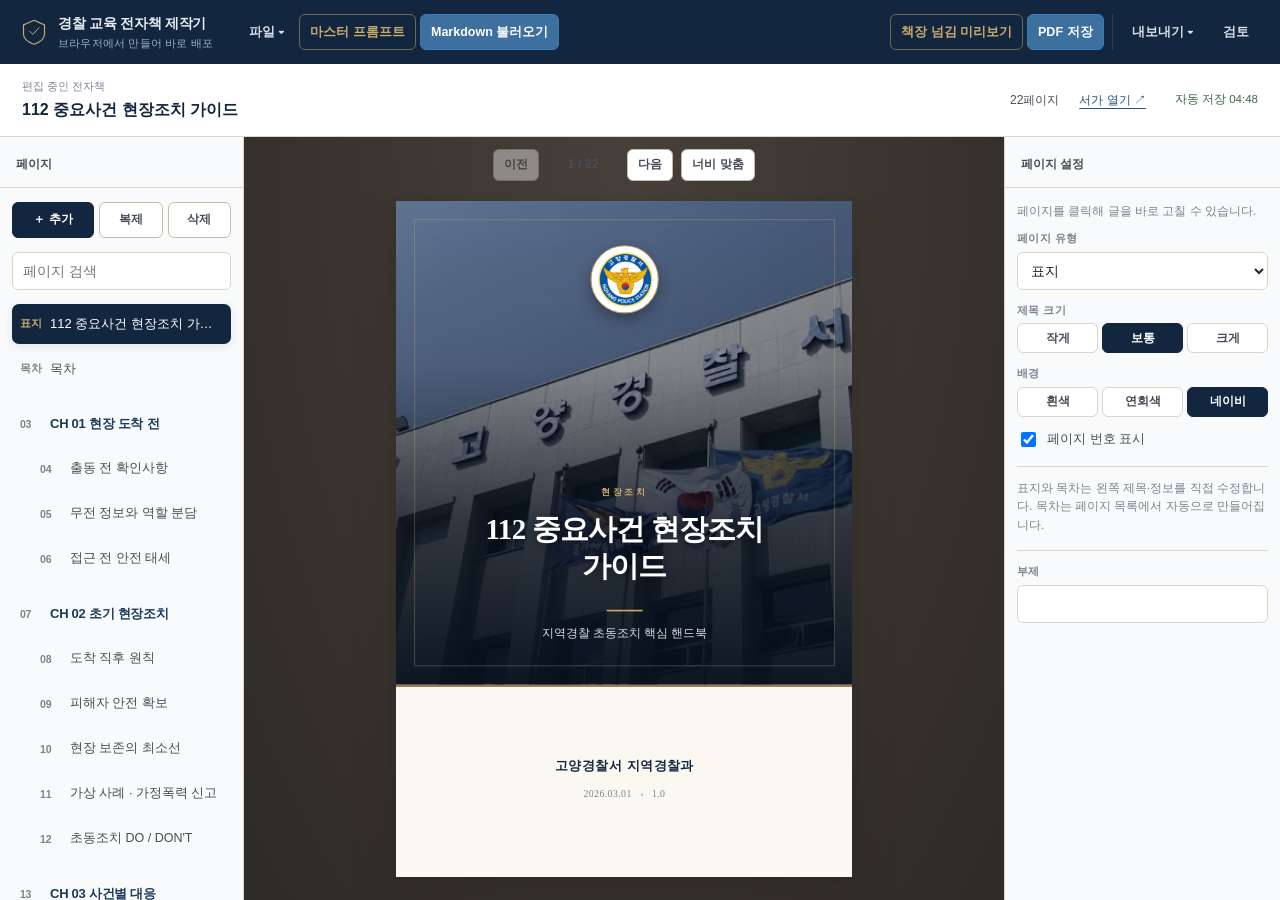
==== commit 749eeef7: "Improve mobile ebook reading and interactive page turns" ====
--- a/index.html
+++ b/index.html
@@ -44,7 +44,7 @@
       <div class="toolbar-spacer"></div>
 
       <div class="toolbar-group">
-        <button type="button" class="btn btn-gold hide-in-preview" id="btn-preview">미리보기</button>
+        <button type="button" class="btn btn-gold hide-in-preview" id="btn-preview">책장 넘김 미리보기</button>
         <button type="button" class="btn btn-gold preview-exit" id="btn-preview-exit">편집으로 돌아가기</button>
         <button type="button" class="btn btn-primary hide-in-preview" id="btn-pdf">PDF 저장</button>
       </div>
@@ -107,6 +107,9 @@
             <div id="page-mount"></div>
           </div>
         </div>
+        <div class="reader-preview" id="reader-preview" hidden>
+          <iframe id="reader-frame" title="모바일 전자책 미리보기" sandbox="allow-scripts"></iframe>
+        </div>
         <div class="drop-overlay">Markdown 파일을 놓으면 전자책으로 변환합니다</div>
       </main>
 
--- a/css/layout.css
+++ b/css/layout.css
@@ -1048,3 +1048,31 @@
 @media (prefers-reduced-motion: reduce) {
   *, *::before, *::after { transition: none !important; scroll-behavior: auto !important; }
 }
+
+/* 미리보기는 내보내는 전자책과 같은 리더를 모바일 폭으로 표시한다. */
+.reader-preview[hidden] { display: none; }
+.reader-preview {
+  display: flex;
+  justify-content: center;
+  flex: 1;
+  min-height: 0;
+  min-width: 0;
+}
+#reader-frame {
+  display: block;
+  width: min(100%, 480px);
+  height: 100%;
+  border: 0;
+  background: var(--paper);
+  box-shadow: var(--shadow-page);
+}
+body.is-preview #app { height: 100dvh; min-height: 0; }
+body.is-preview .preview-bar,
+body.is-preview .page-stage,
+body.is-preview .toolbar .brand { display: none; }
+body.is-preview .toolbar {
+  min-height: 56px;
+  height: auto;
+  padding: 6px 12px;
+}
+body.is-preview .preview-exit { min-height: 44px; }
